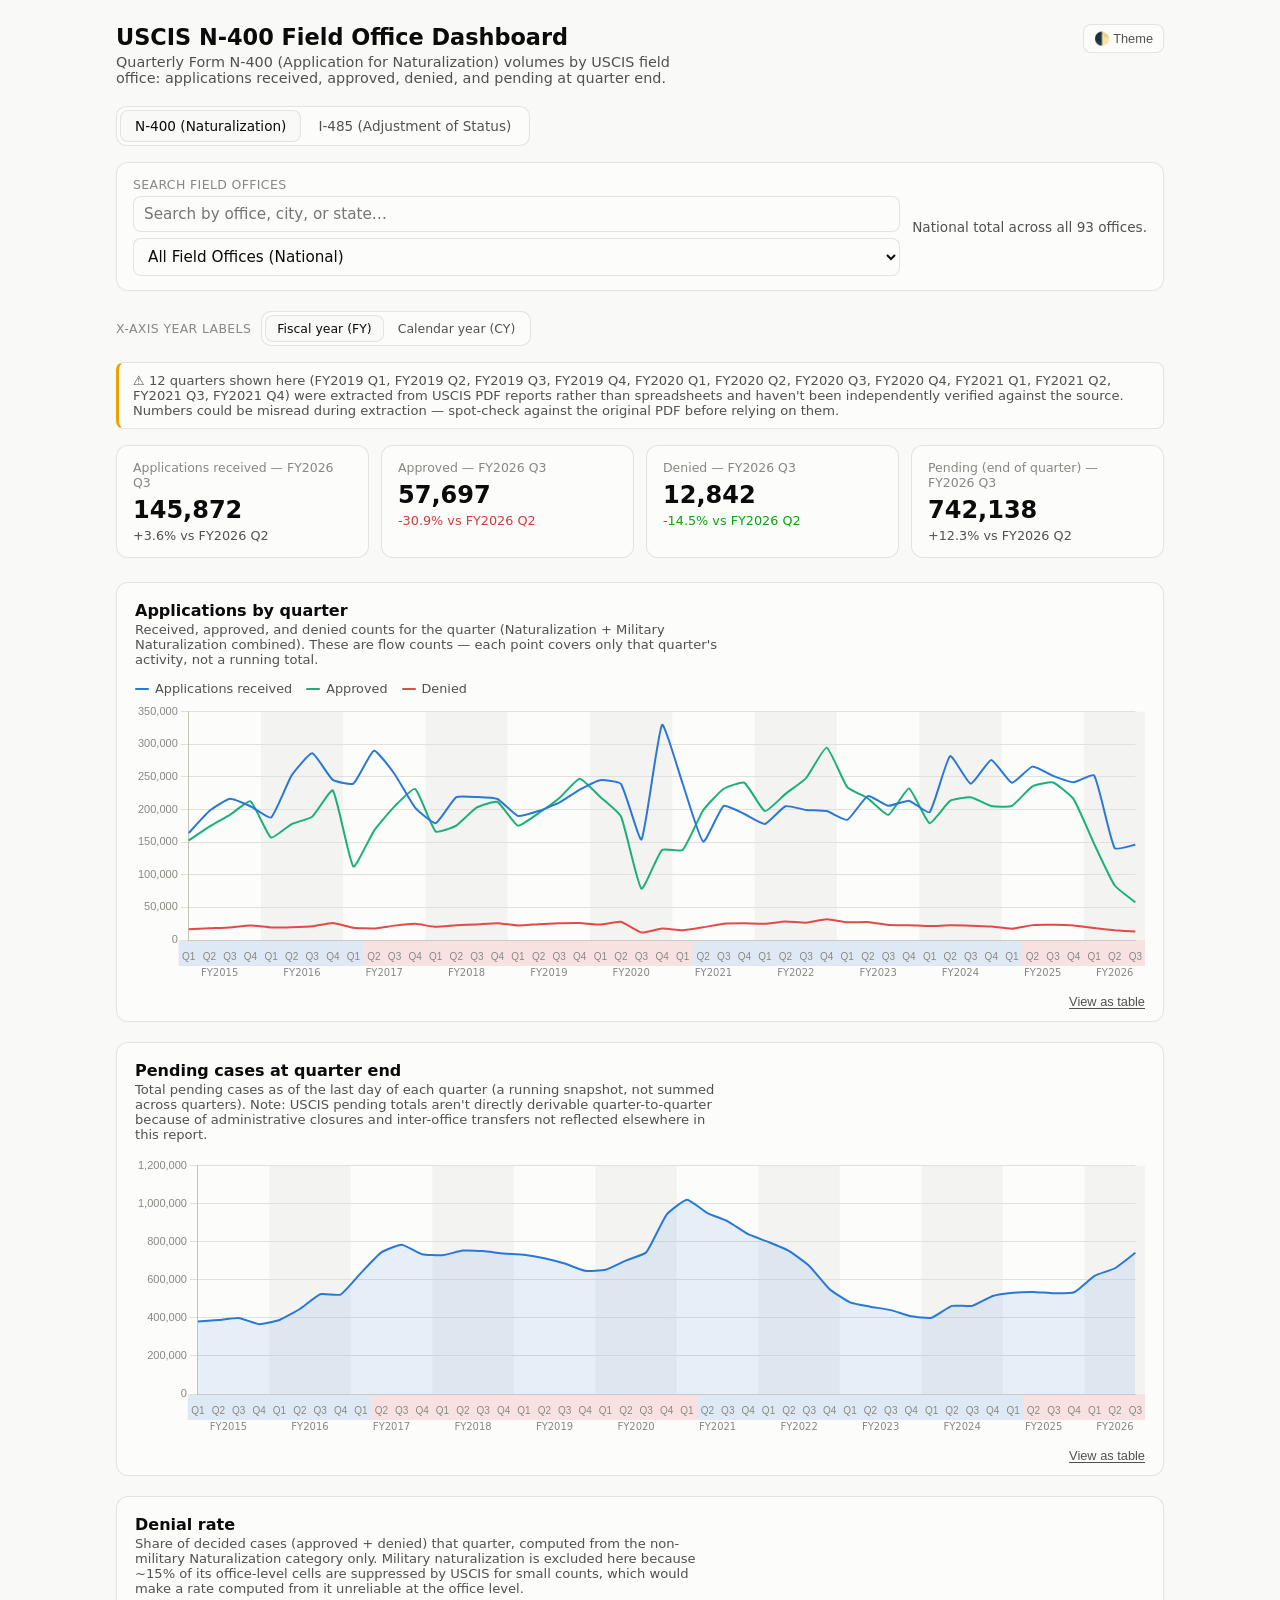
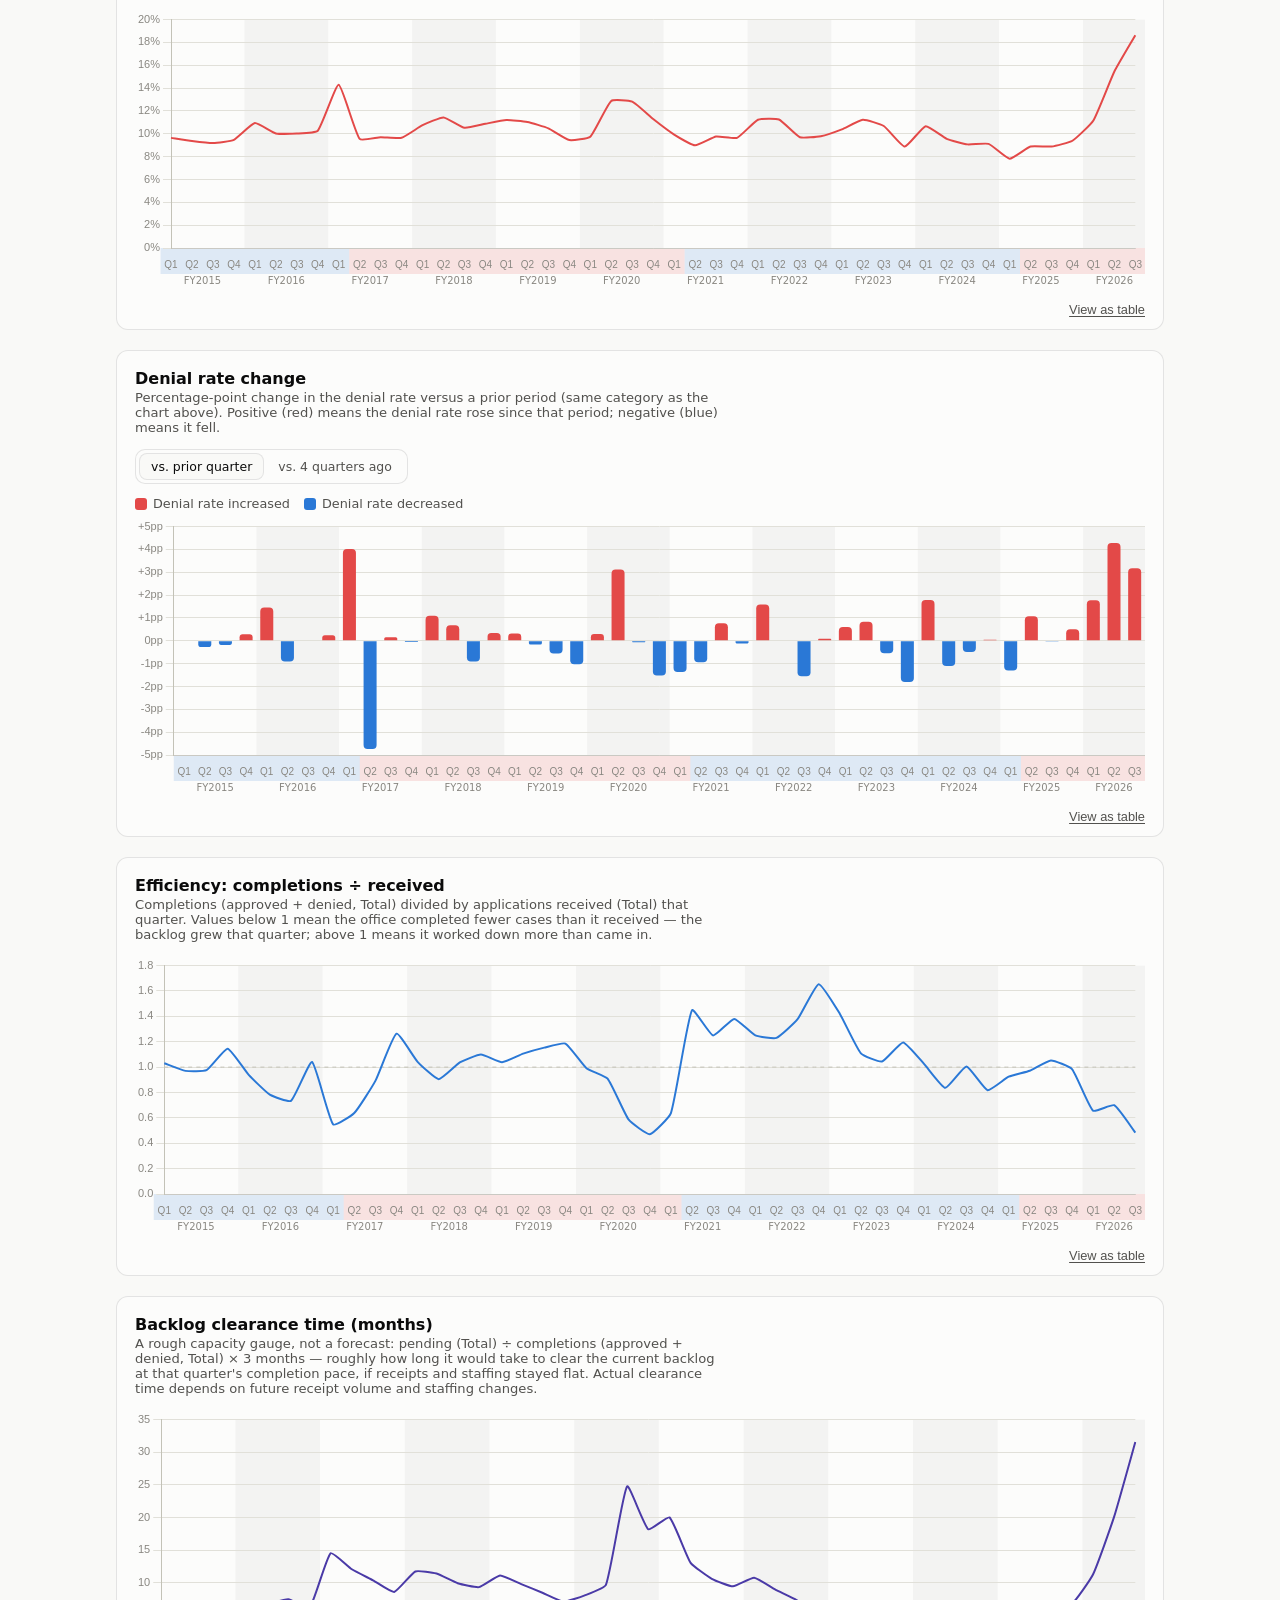
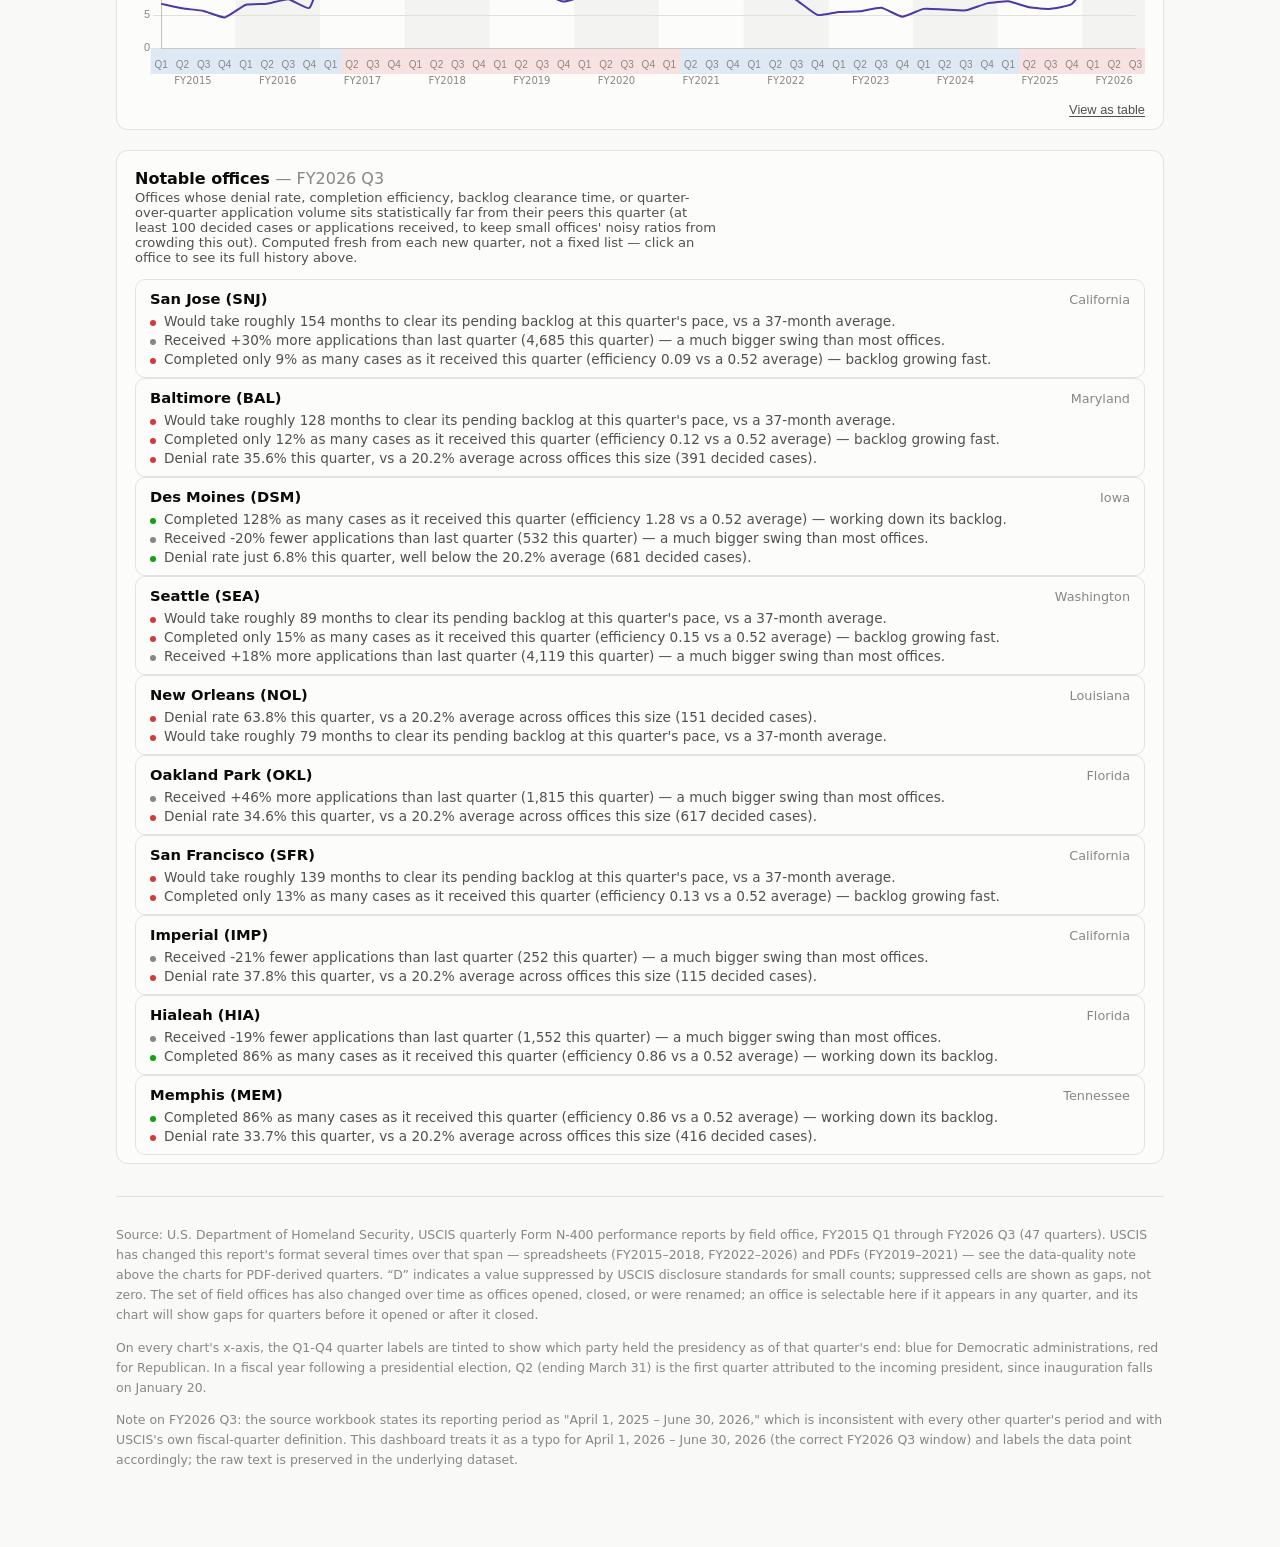
==== index.html @ 9d860e69 "Simplify rate chart to denial rate only; add FY/CY x-axis toggle - Approval rate vs. denial rate cha" ====
<!doctype html>
<html lang="en">
<head>
<meta charset="utf-8" />
<meta name="viewport" content="width=device-width, initial-scale=1" />
<title id="page-title">USCIS N-400 Field Office Dashboard</title>
<meta name="description" id="page-description" content="Quarterly N-400 naturalization application, approval, denial, and pending trends by USCIS field office." />
<link rel="stylesheet" href="assets/style.css" />
</head>
<body>
<div class="page">
  <header class="top">
    <div>
      <h1 id="page-h1">USCIS N-400 Field Office Dashboard</h1>
      <p class="subtitle" id="page-subtitle">
        Quarterly Form N-400 (Application for Naturalization) volumes by USCIS field office:
        applications received, approved, denied, and pending at quarter end.
      </p>
    </div>
    <button class="theme-toggle" id="theme-toggle" type="button" aria-label="Toggle dark mode">🌓 Theme</button>
  </header>

  <div class="form-toggle" id="form-toggle" role="tablist" aria-label="Form type">
    <button type="button" role="tab" data-form="n400">N-400 (Naturalization)</button>
    <button type="button" role="tab" data-form="i485">I-485 (Adjustment of Status)</button>
  </div>

  <div class="form-toggle category-toggle" id="category-toggle" role="tablist" aria-label="I-485 category" hidden>
    <button type="button" role="tab" data-category="total" aria-selected="true">All categories</button>
    <button type="button" role="tab" data-category="family">Family-based</button>
    <button type="button" role="tab" data-category="employment">Employment-based</button>
    <button type="button" role="tab" data-category="humanitarian">Humanitarian-based</button>
    <button type="button" role="tab" data-category="other">Other</button>
  </div>
  <p class="chart-note" id="category-note" hidden></p>

  <section class="filter-row">
    <div class="field-group">
      <label for="office-filter" id="office-filter-label">Search offices</label>
      <input id="office-filter" type="text" placeholder="Search by office, city, or state…" autocomplete="off" />
      <select id="office-select" aria-label="Selected office"></select>
    </div>
    <div class="office-meta" id="office-meta"></div>
  </section>

  <div class="year-mode-row">
    <span class="year-mode-label">X-axis year labels</span>
    <div class="form-toggle lag-toggle" id="year-mode-toggle" role="tablist" aria-label="X-axis year labels">
      <button type="button" role="tab" data-year-mode="fy" aria-selected="true">Fiscal year (FY)</button>
      <button type="button" role="tab" data-year-mode="cy" aria-selected="false">Calendar year (CY)</button>
    </div>
  </div>

  <p class="chart-note" id="pdf-quality-note" hidden></p>

  <section class="stat-row" id="stat-row" aria-label="Latest quarter snapshot"></section>

  <section class="chart-card">
    <h2>Applications by quarter</h2>
    <p class="chart-note" id="flow-chart-note">
      Received, approved, and denied counts for the quarter (Naturalization + Military Naturalization combined).
      These are flow counts — each point covers only that quarter's activity, not a running total.
    </p>
    <div class="legend-row" id="flow-legend"></div>
    <div class="chart-wrap"><canvas id="flow-chart"></canvas></div>
    <div class="chart-footer">
      <button class="table-toggle" data-target="flow-table-wrap" type="button">View as table</button>
    </div>
    <div class="data-table-wrap" id="flow-table-wrap" hidden></div>
  </section>

  <section class="chart-card">
    <h2>Pending cases at quarter end</h2>
    <p class="chart-note">
      Total pending cases as of the last day of each quarter (a running snapshot, not summed across quarters).
      Note: USCIS pending totals aren't directly derivable quarter-to-quarter because of administrative closures
      and inter-office transfers not reflected elsewhere in this report.
    </p>
    <div class="chart-wrap"><canvas id="pending-chart"></canvas></div>
    <div class="chart-footer">
      <button class="table-toggle" data-target="pending-table-wrap" type="button">View as table</button>
    </div>
    <div class="data-table-wrap" id="pending-table-wrap" hidden></div>
  </section>

  <section class="chart-card">
    <h2>Denial rate</h2>
    <p class="chart-note" id="rate-chart-note">
      Share of decided cases (approved + denied) that quarter that ended in denial, computed from the
      non-military Naturalization category only. Military naturalization is excluded here because ~15% of
      its office-level cells are suppressed by USCIS for small counts, which would make a rate computed
      from it unreliable at the office level.
    </p>
    <div class="chart-wrap"><canvas id="rate-chart"></canvas></div>
    <div class="chart-footer">
      <button class="table-toggle" data-target="rate-table-wrap" type="button">View as table</button>
    </div>
    <div class="data-table-wrap" id="rate-table-wrap" hidden></div>
  </section>

  <section class="chart-card">
    <h2>Denial rate change</h2>
    <p class="chart-note">
      Percentage-point change in the denial rate versus a prior period (same category as the chart above).
      Positive (red) means the denial rate rose since that period; negative (blue) means it fell.
    </p>
    <div class="form-toggle lag-toggle" id="denial-change-toggle" role="tablist" aria-label="Comparison period">
      <button type="button" role="tab" data-lag="1" aria-selected="true">vs. prior quarter</button>
      <button type="button" role="tab" data-lag="4">vs. 4 quarters ago</button>
    </div>
    <div class="legend-row" id="denial-change-legend"></div>
    <div class="chart-wrap"><canvas id="denial-change-chart"></canvas></div>
    <div class="chart-footer">
      <button class="table-toggle" data-target="denial-change-table-wrap" type="button">View as table</button>
    </div>
    <div class="data-table-wrap" id="denial-change-table-wrap" hidden></div>
  </section>

  <section class="chart-card">
    <h2>Efficiency: completions ÷ received</h2>
    <p class="chart-note">
      Completions (approved + denied, Total) divided by applications received (Total) that quarter. Values
      below 1 mean the office completed fewer cases than it received — the backlog grew that quarter; above 1
      means it worked down more than came in.
    </p>
    <div class="chart-wrap"><canvas id="efficiency-chart"></canvas></div>
    <div class="chart-footer">
      <button class="table-toggle" data-target="efficiency-table-wrap" type="button">View as table</button>
    </div>
    <div class="data-table-wrap" id="efficiency-table-wrap" hidden></div>
  </section>

  <section class="chart-card">
    <h2>Backlog clearance time (months)</h2>
    <p class="chart-note">
      A rough capacity gauge, not a forecast: pending (Total) ÷ completions (approved + denied, Total) × 3
      months — roughly how long it would take to clear the current backlog at that quarter's completion pace,
      if receipts and staffing stayed flat. Actual clearance time depends on future receipt volume and
      staffing changes.
    </p>
    <div class="chart-wrap"><canvas id="backlog-chart"></canvas></div>
    <div class="chart-footer">
      <button class="table-toggle" data-target="backlog-table-wrap" type="button">View as table</button>
    </div>
    <div class="data-table-wrap" id="backlog-table-wrap" hidden></div>
  </section>

  <section class="chart-card" id="outliers-card">
    <h2>Notable offices <span id="outliers-quarter-label"></span></h2>
    <p class="chart-note" id="outliers-note"></p>
    <div id="outliers-list"></div>
  </section>

  <footer class="site-footer">
    <p id="footer-source"></p>
    <p id="footer-party-note">
      On every chart's x-axis, the Q1-Q4 quarter labels are tinted to show which party held the
      presidency as of that quarter's end: blue for Democratic administrations, red for Republican.
      In a fiscal year following a presidential election, Q2 (ending March 31) is the first quarter
      attributed to the incoming president, since inauguration falls on January 20.
    </p>
    <p id="footer-fy2026q3-note">
      Note on FY2026 Q3: the source workbook states its reporting period as "April 1, 2025 – June 30, 2026,"
      which is inconsistent with every other quarter's period and with USCIS's own fiscal-quarter definition.
      This dashboard treats it as a typo for April 1, 2026 – June 30, 2026 (the correct FY2026 Q3 window) and
      labels the data point accordingly; the raw text is preserved in the underlying dataset.
    </p>
  </footer>
</div>

<script src="assets/vendor/chart.umd.js"></script>
<script src="assets/app.js"></script>
</body>
</html>
---- assets/style.css ----
:root {
  color-scheme: light;
  --surface-1: #fcfcfb;
  --page-plane: #f9f9f7;
  --text-primary: #0b0b0b;
  --text-secondary: #52514e;
  --text-muted: #898781;
  --gridline: #e1e0d9;
  --baseline: #c3c2b7;
  --border: rgba(11, 11, 11, 0.1);
  --good: #0ca30c;
  --critical: #d03b3b;

  --series-received: #2a78d6;
  --series-approved: #1baf7a;
  --series-denied: #e34948;
  --series-pending: #2a78d6;
  --series-approval-rate: #2a78d6;
  --series-denial-rate: #e34948;
  --series-efficiency: #2a78d6;
  --series-backlog: #4a3aa7;
  --year-band: rgba(11, 11, 11, 0.035);
  --reference-line: #c3c2b7;
  --party-d: rgba(42, 120, 214, 0.14);
  --party-r: rgba(227, 73, 72, 0.14);
}

@media (prefers-color-scheme: dark) {
  :root:where(:not([data-theme="light"])) {
    color-scheme: dark;
    --surface-1: #1a1a19;
    --page-plane: #0d0d0d;
    --text-primary: #ffffff;
    --text-secondary: #c3c2b7;
    --text-muted: #898781;
    --gridline: #2c2c2a;
    --baseline: #383835;
    --border: rgba(255, 255, 255, 0.1);
    --good: #0ca30c;
    --critical: #e66767;

    --series-received: #3987e5;
    --series-approved: #199e70;
    --series-denied: #e66767;
    --series-pending: #3987e5;
    --series-approval-rate: #3987e5;
    --series-denial-rate: #e66767;
    --series-efficiency: #3987e5;
    --series-backlog: #9085e9;
    --year-band: rgba(255, 255, 255, 0.045);
    --reference-line: #383835;
    --party-d: rgba(57, 135, 229, 0.18);
    --party-r: rgba(230, 103, 103, 0.18);
  }
}

:root[data-theme="dark"] {
  color-scheme: dark;
  --surface-1: #1a1a19;
  --page-plane: #0d0d0d;
  --text-primary: #ffffff;
  --text-secondary: #c3c2b7;
  --text-muted: #898781;
  --gridline: #2c2c2a;
  --baseline: #383835;
  --border: rgba(255, 255, 255, 0.1);
  --good: #0ca30c;
  --critical: #e66767;

  --series-received: #3987e5;
  --series-approved: #199e70;
  --series-denied: #e66767;
  --series-pending: #3987e5;
  --series-approval-rate: #3987e5;
  --series-denial-rate: #e66767;
  --series-efficiency: #3987e5;
  --series-backlog: #9085e9;
  --year-band: rgba(255, 255, 255, 0.045);
  --reference-line: #383835;
  --party-d: rgba(57, 135, 229, 0.18);
  --party-r: rgba(230, 103, 103, 0.18);
}

* {
  box-sizing: border-box;
}

html,
body {
  margin: 0;
  padding: 0;
}

body {
  background: var(--page-plane);
  color: var(--text-primary);
  font-family: system-ui, -apple-system, "Segoe UI", sans-serif;
  -webkit-font-smoothing: antialiased;
}

.page {
  max-width: 1080px;
  margin: 0 auto;
  padding: 24px 16px 64px;
}

header.top {
  display: flex;
  align-items: flex-start;
  justify-content: space-between;
  gap: 16px;
  margin-bottom: 20px;
}

h1 {
  font-size: 1.4rem;
  margin: 0 0 4px;
}

.subtitle {
  color: var(--text-secondary);
  font-size: 0.9rem;
  margin: 0;
  max-width: 62ch;
}

.theme-toggle {
  border: 1px solid var(--border);
  background: var(--surface-1);
  color: var(--text-secondary);
  border-radius: 8px;
  padding: 6px 10px;
  font-size: 0.8rem;
  cursor: pointer;
  flex-shrink: 0;
}
.theme-toggle:hover {
  color: var(--text-primary);
}

.form-toggle {
  display: inline-flex;
  gap: 4px;
  padding: 4px;
  background: var(--surface-1);
  border: 1px solid var(--border);
  border-radius: 10px;
  margin-bottom: 16px;
}
.form-toggle[hidden] {
  display: none;
}

.form-toggle button {
  all: unset;
  cursor: pointer;
  box-sizing: border-box;
  padding: 7px 14px;
  border-radius: 7px;
  font-size: 0.85rem;
  font-weight: 500;
  color: var(--text-secondary);
}
.form-toggle button:hover {
  color: var(--text-primary);
}
.form-toggle button[aria-selected="true"] {
  background: var(--page-plane);
  color: var(--text-primary);
  box-shadow: 0 0 0 1px var(--border);
}

.category-toggle {
  flex-wrap: wrap;
}
.category-toggle button {
  font-size: 0.8rem;
  padding: 6px 12px;
}

.lag-toggle {
  margin-bottom: 12px;
}
.lag-toggle button {
  font-size: 0.78rem;
  padding: 5px 11px;
}

.filter-row {
  display: flex;
  flex-wrap: wrap;
  align-items: center;
  gap: 12px;
  padding: 14px 16px;
  background: var(--surface-1);
  border: 1px solid var(--border);
  border-radius: 12px;
  margin-bottom: 20px;
}

.year-mode-row {
  display: flex;
  flex-wrap: wrap;
  align-items: center;
  gap: 10px;
  margin-bottom: 16px;
}

.year-mode-label {
  font-size: 0.78rem;
  color: var(--text-muted);
  text-transform: uppercase;
  letter-spacing: 0.03em;
}

.year-mode-row .lag-toggle {
  margin-bottom: 0;
}

.filter-row label {
  font-size: 0.78rem;
  color: var(--text-muted);
  text-transform: uppercase;
  letter-spacing: 0.03em;
}

.field-group {
  display: flex;
  flex-direction: column;
  gap: 4px;
  flex: 1;
  min-width: 220px;
}

#office-filter,
#office-select {
  font-size: 0.95rem;
  padding: 8px 10px;
  border-radius: 8px;
  border: 1px solid var(--border);
  background: var(--surface-1);
  color: var(--text-primary);
  font-family: inherit;
}

#office-filter {
  margin-bottom: 2px;
}

.office-meta {
  color: var(--text-secondary);
  font-size: 0.85rem;
}

.stat-row {
  display: grid;
  grid-template-columns: repeat(auto-fit, minmax(150px, 1fr));
  gap: 12px;
  margin-bottom: 24px;
}

.stat-tile {
  background: var(--surface-1);
  border: 1px solid var(--border);
  border-radius: 12px;
  padding: 14px 16px;
}

.stat-label {
  font-size: 0.78rem;
  color: var(--text-muted);
  margin-bottom: 6px;
}

.stat-value {
  font-size: 1.5rem;
  font-weight: 600;
  font-variant-numeric: proportional-nums;
}

.stat-delta {
  font-size: 0.8rem;
  margin-top: 4px;
  color: var(--text-secondary);
}
.stat-delta.up-good {
  color: var(--good);
}
.stat-delta.up-bad {
  color: var(--critical);
}
.stat-delta .suppressed-note {
  color: var(--text-muted);
}

.chart-card {
  background: var(--surface-1);
  border: 1px solid var(--border);
  border-radius: 12px;
  padding: 18px 18px 8px;
  margin-bottom: 20px;
}

.chart-card h2 {
  font-size: 1rem;
  margin: 0 0 2px;
}

.chart-note {
  color: var(--text-secondary);
  font-size: 0.82rem;
  margin: 0 0 14px;
  max-width: 70ch;
}

#pdf-quality-note {
  max-width: none;
  background: var(--surface-1);
  border: 1px solid var(--border);
  border-left: 3px solid #eda100;
  border-radius: 8px;
  padding: 10px 14px;
  margin-bottom: 16px;
}

.chart-wrap {
  position: relative;
  height: 280px;
}

.chart-footer {
  display: flex;
  justify-content: flex-end;
  margin-top: 8px;
}

.table-toggle {
  background: none;
  border: none;
  color: var(--text-secondary);
  font-size: 0.8rem;
  cursor: pointer;
  padding: 4px 0;
  text-decoration: underline;
  text-underline-offset: 2px;
}
.table-toggle:hover {
  color: var(--text-primary);
}

.data-table-wrap {
  overflow-x: auto;
  margin-top: 10px;
  border-top: 1px solid var(--gridline);
  padding-top: 10px;
}

table.data-table {
  border-collapse: collapse;
  width: 100%;
  font-size: 0.82rem;
}

table.data-table caption {
  text-align: left;
  caption-side: top;
  color: var(--text-secondary);
  font-size: 0.8rem;
  margin-bottom: 8px;
}

table.data-table th,
table.data-table td {
  text-align: right;
  padding: 6px 10px;
  font-variant-numeric: tabular-nums;
  white-space: nowrap;
}

table.data-table th:first-child,
table.data-table td:first-child {
  text-align: left;
  font-variant-numeric: normal;
}

table.data-table thead th {
  color: var(--text-muted);
  font-weight: 500;
  border-bottom: 1px solid var(--gridline);
}

table.data-table tbody tr:not(:last-child) td {
  border-bottom: 1px solid var(--gridline);
}

.suppressed-cell {
  color: var(--text-muted);
  font-style: italic;
}

.legend-row {
  display: flex;
  flex-wrap: wrap;
  gap: 14px;
  font-size: 0.8rem;
  color: var(--text-secondary);
  margin-bottom: 6px;
}
.legend-item {
  display: inline-flex;
  align-items: center;
  gap: 6px;
}
.legend-swatch {
  width: 12px;
  height: 12px;
  border-radius: 3px;
  display: inline-block;
}
.legend-line {
  width: 14px;
  height: 2px;
  display: inline-block;
  border-radius: 2px;
}

#outliers-quarter-label {
  color: var(--text-muted);
  font-weight: 400;
}

.outliers-list {
  display: flex;
  flex-direction: column;
  gap: 10px;
  margin-bottom: 14px;
}

.outlier-office {
  border: 1px solid var(--border);
  border-radius: 10px;
  padding: 10px 14px;
}

.outlier-office-header {
  all: unset;
  cursor: pointer;
  display: flex;
  justify-content: space-between;
  align-items: baseline;
  gap: 10px;
  width: 100%;
  box-sizing: border-box;
  color: var(--text-primary);
  font-weight: 600;
  font-size: 0.92rem;
}
.outlier-office-header:hover .outlier-office-name,
.outlier-office-header:focus-visible .outlier-office-name {
  color: var(--series-received);
  text-decoration: underline;
}

.outlier-office-loc {
  color: var(--text-muted);
  font-weight: 400;
  font-size: 0.8rem;
  white-space: nowrap;
}

.outlier-reasons {
  margin: 6px 0 0;
  padding-left: 0;
  font-size: 0.85rem;
  color: var(--text-secondary);
}

.outlier-reason {
  list-style: none;
  position: relative;
  padding-left: 14px;
  margin-bottom: 3px;
}
.outlier-reason:last-child {
  margin-bottom: 0;
}
.outlier-reason::before {
  content: "";
  position: absolute;
  left: 0;
  top: 0.5em;
  width: 6px;
  height: 6px;
  border-radius: 50%;
  background: var(--text-muted);
}
.outlier-reason.concern::before {
  background: var(--critical);
}
.outlier-reason.positive::before {
  background: var(--good);
}

footer.site-footer {
  color: var(--text-muted);
  font-size: 0.78rem;
  margin-top: 32px;
  padding-top: 16px;
  border-top: 1px solid var(--gridline);
  line-height: 1.6;
}
footer.site-footer a {
  color: var(--text-secondary);
}

@media (max-width: 560px) {
  .stat-row {
    grid-template-columns: repeat(2, 1fr);
  }
  .chart-wrap {
    height: 240px;
  }
}
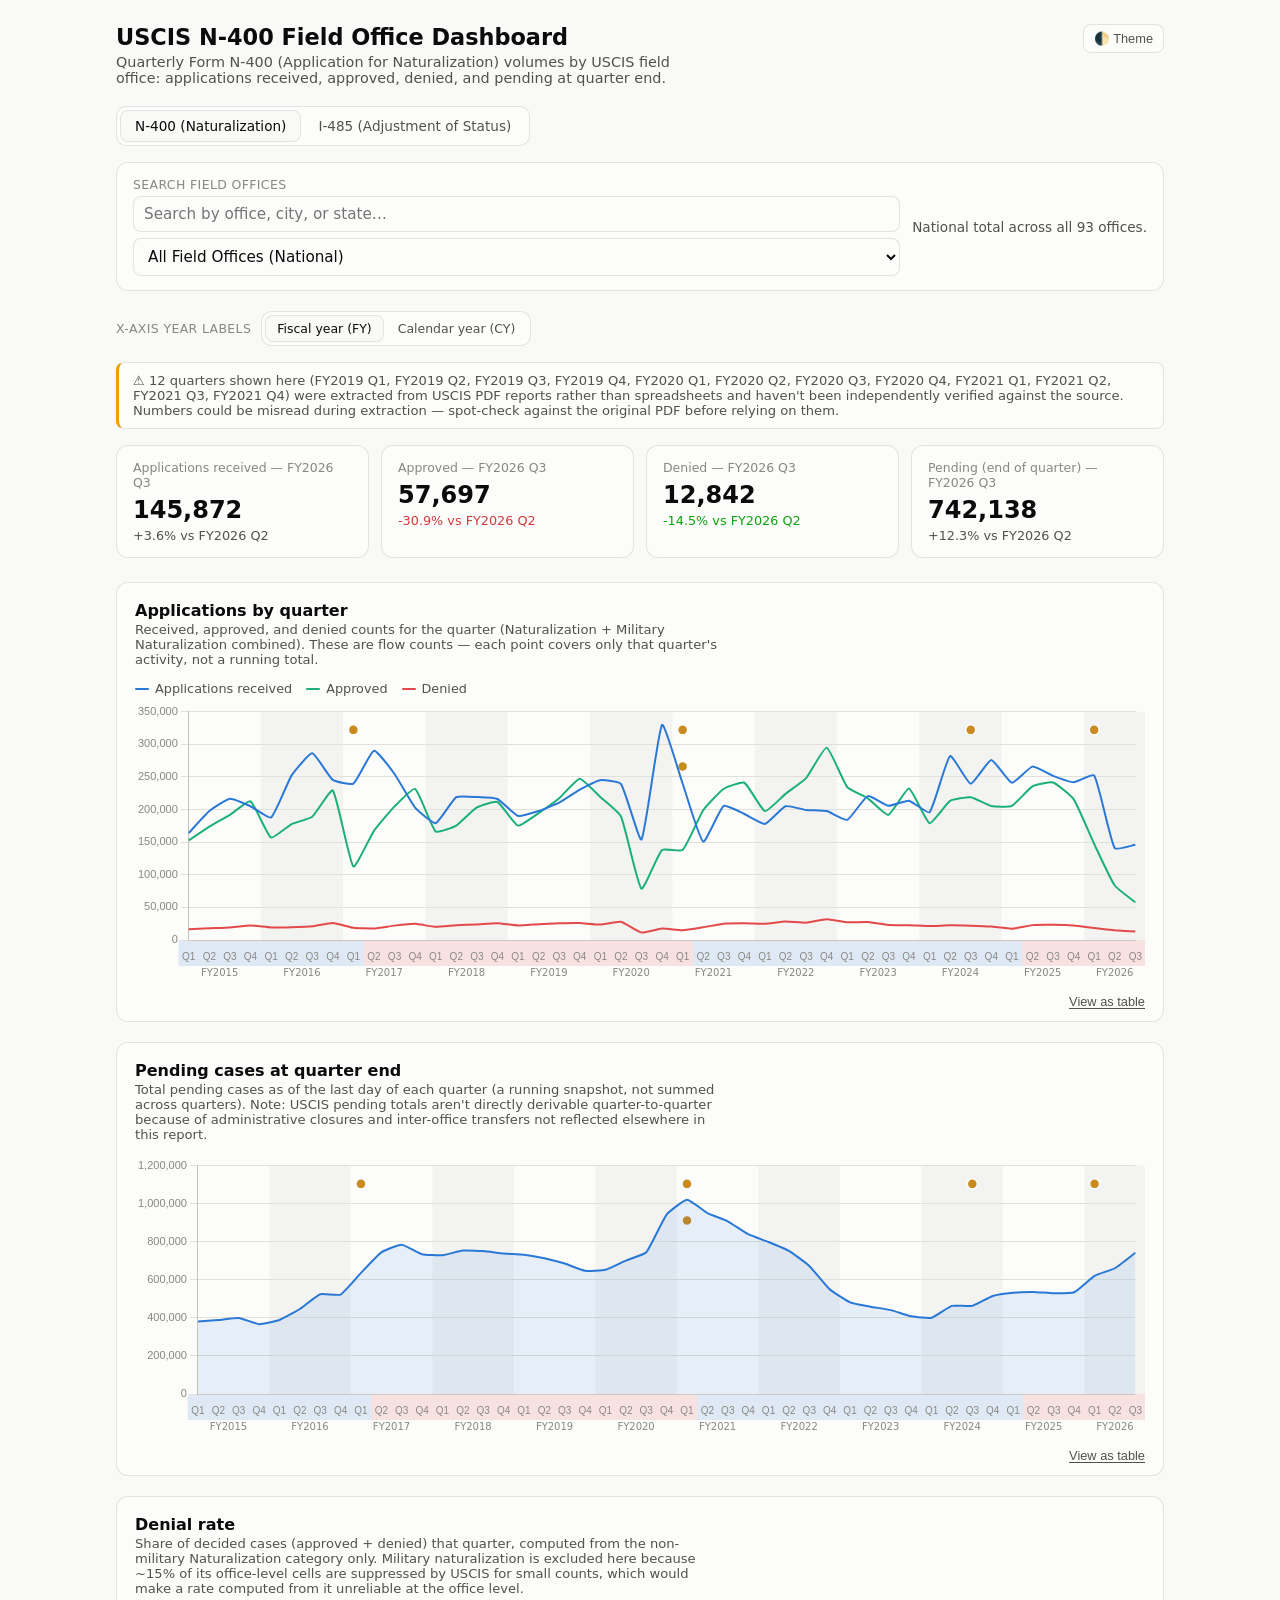
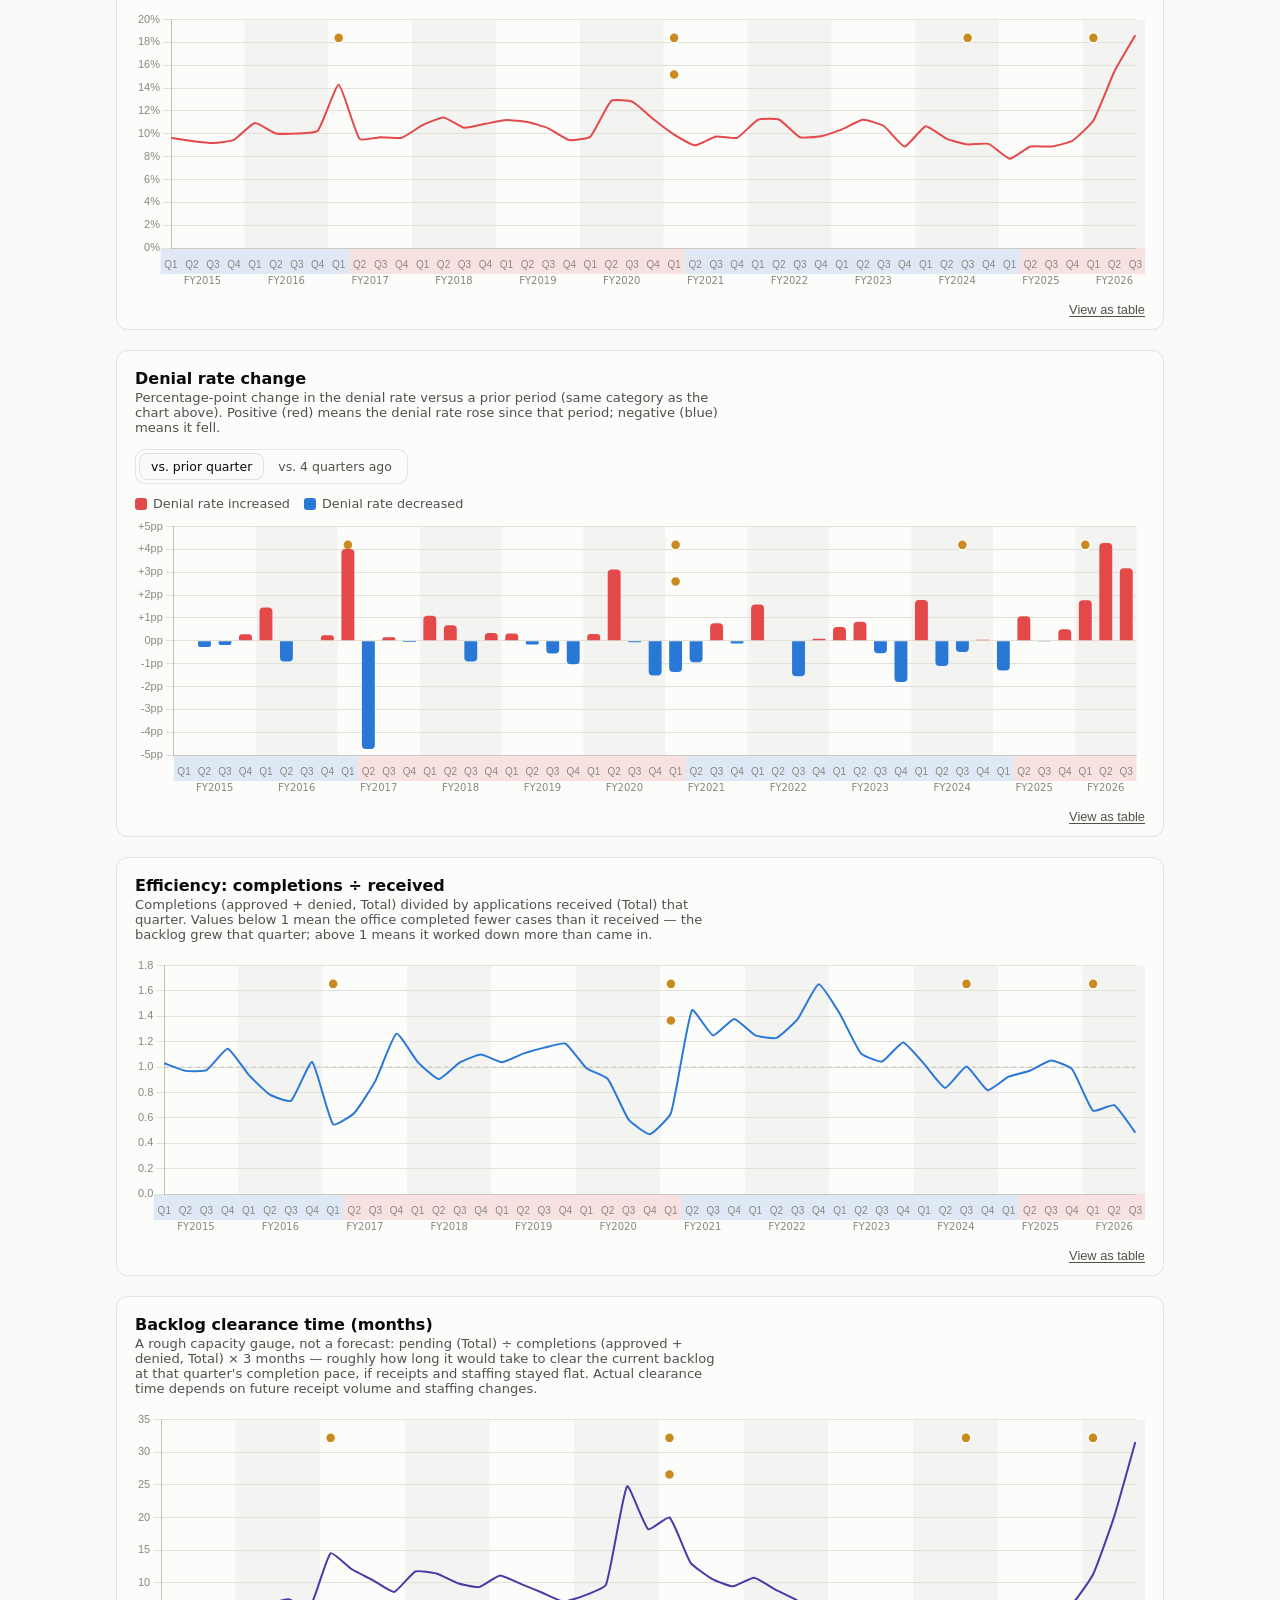
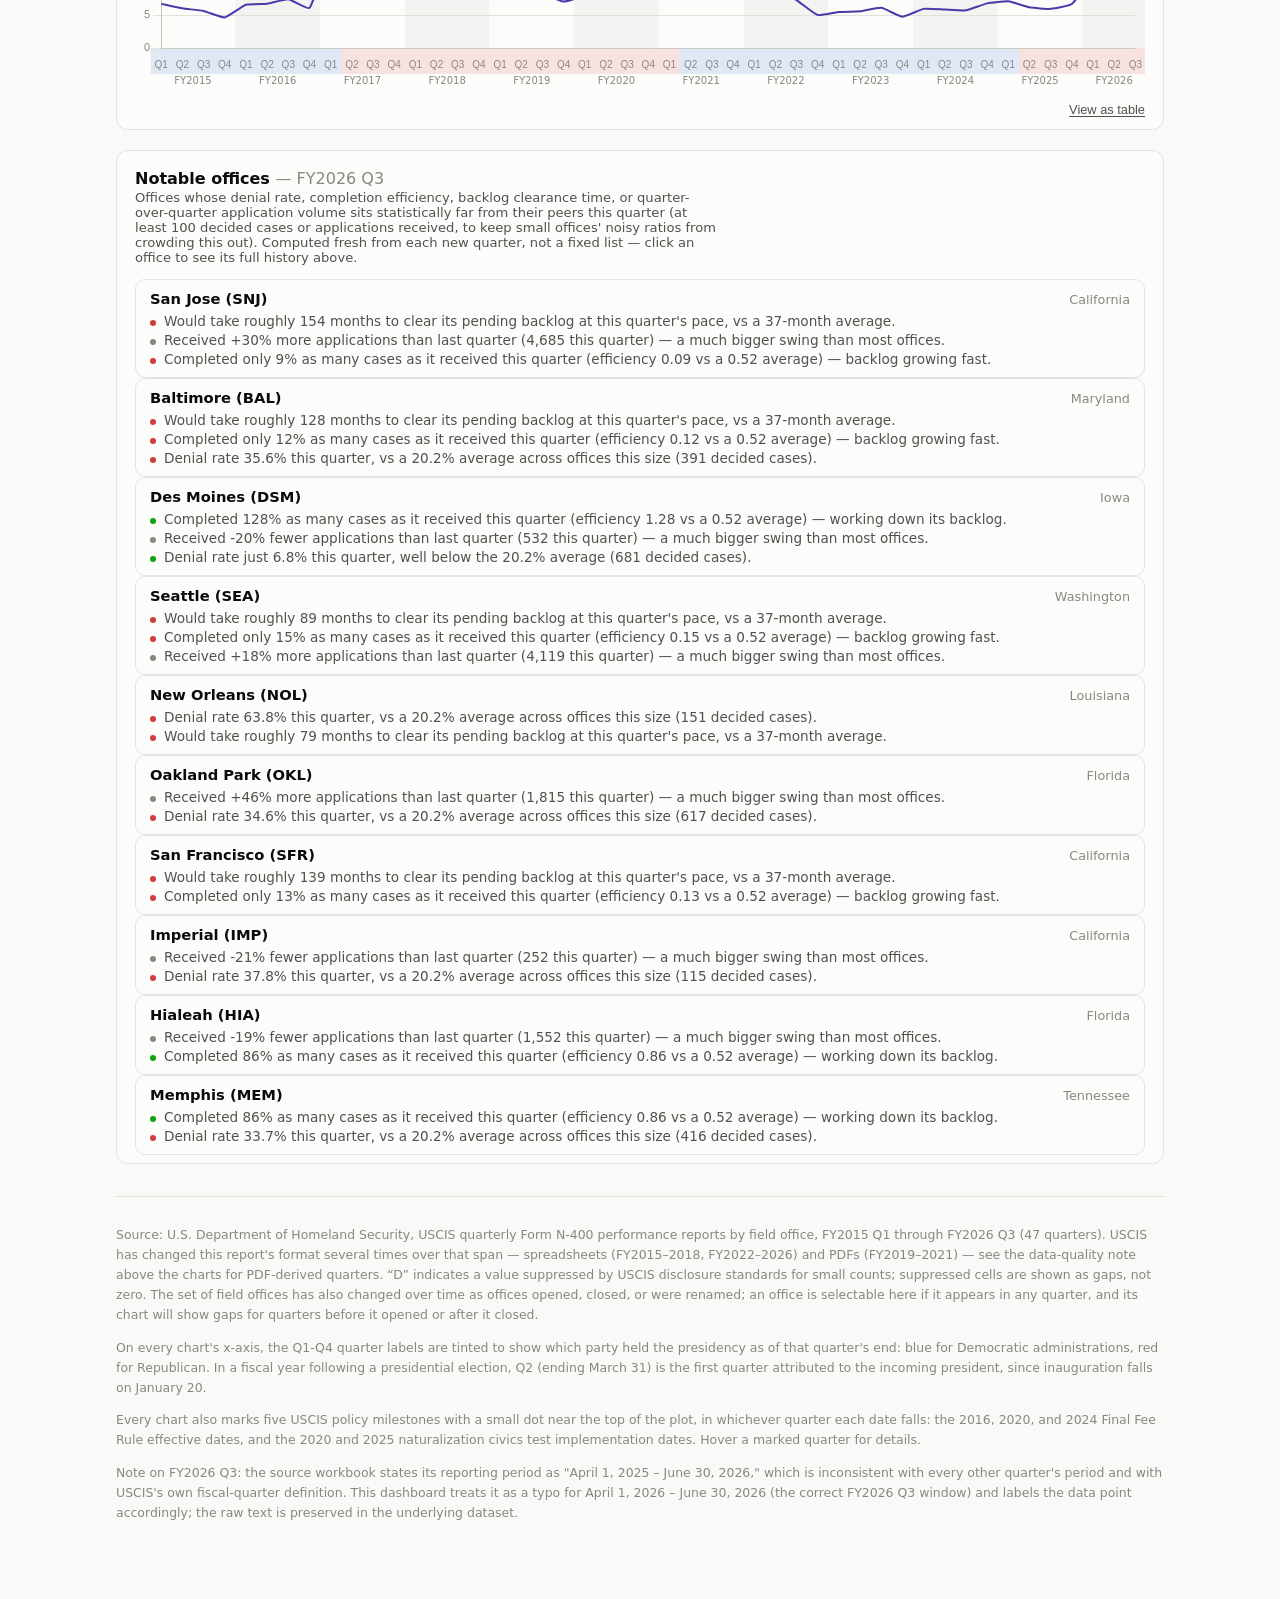
==== commit 4a514669: "Add policy milestone markers to every chart Marks five dated USCIS policy changes (the 2016/2020/202" ====
--- a/index.html
+++ b/index.html
@@ -159,6 +159,11 @@
       In a fiscal year following a presidential election, Q2 (ending March 31) is the first quarter
       attributed to the incoming president, since inauguration falls on January 20.
     </p>
+    <p id="footer-milestone-note">
+      Every chart also marks five USCIS policy milestones with a small dot near the top of the plot,
+      in whichever quarter each date falls: the 2016, 2020, and 2024 Final Fee Rule effective dates, and
+      the 2020 and 2025 naturalization civics test implementation dates. Hover a marked quarter for details.
+    </p>
     <p id="footer-fy2026q3-note">
       Note on FY2026 Q3: the source workbook states its reporting period as "April 1, 2025 – June 30, 2026,"
       which is inconsistent with every other quarter's period and with USCIS's own fiscal-quarter definition.
--- a/assets/style.css
+++ b/assets/style.css
@@ -23,6 +23,7 @@
   --reference-line: #c3c2b7;
   --party-d: rgba(42, 120, 214, 0.14);
   --party-r: rgba(227, 73, 72, 0.14);
+  --milestone-marker: #c98a1f;
 }
 
 @media (prefers-color-scheme: dark) {
@@ -51,6 +52,7 @@
     --reference-line: #383835;
     --party-d: rgba(57, 135, 229, 0.18);
     --party-r: rgba(230, 103, 103, 0.18);
+    --milestone-marker: #e3a83f;
   }
 }
 
@@ -79,6 +81,7 @@
   --reference-line: #383835;
   --party-d: rgba(57, 135, 229, 0.18);
   --party-r: rgba(230, 103, 103, 0.18);
+  --milestone-marker: #e3a83f;
 }
 
 * {
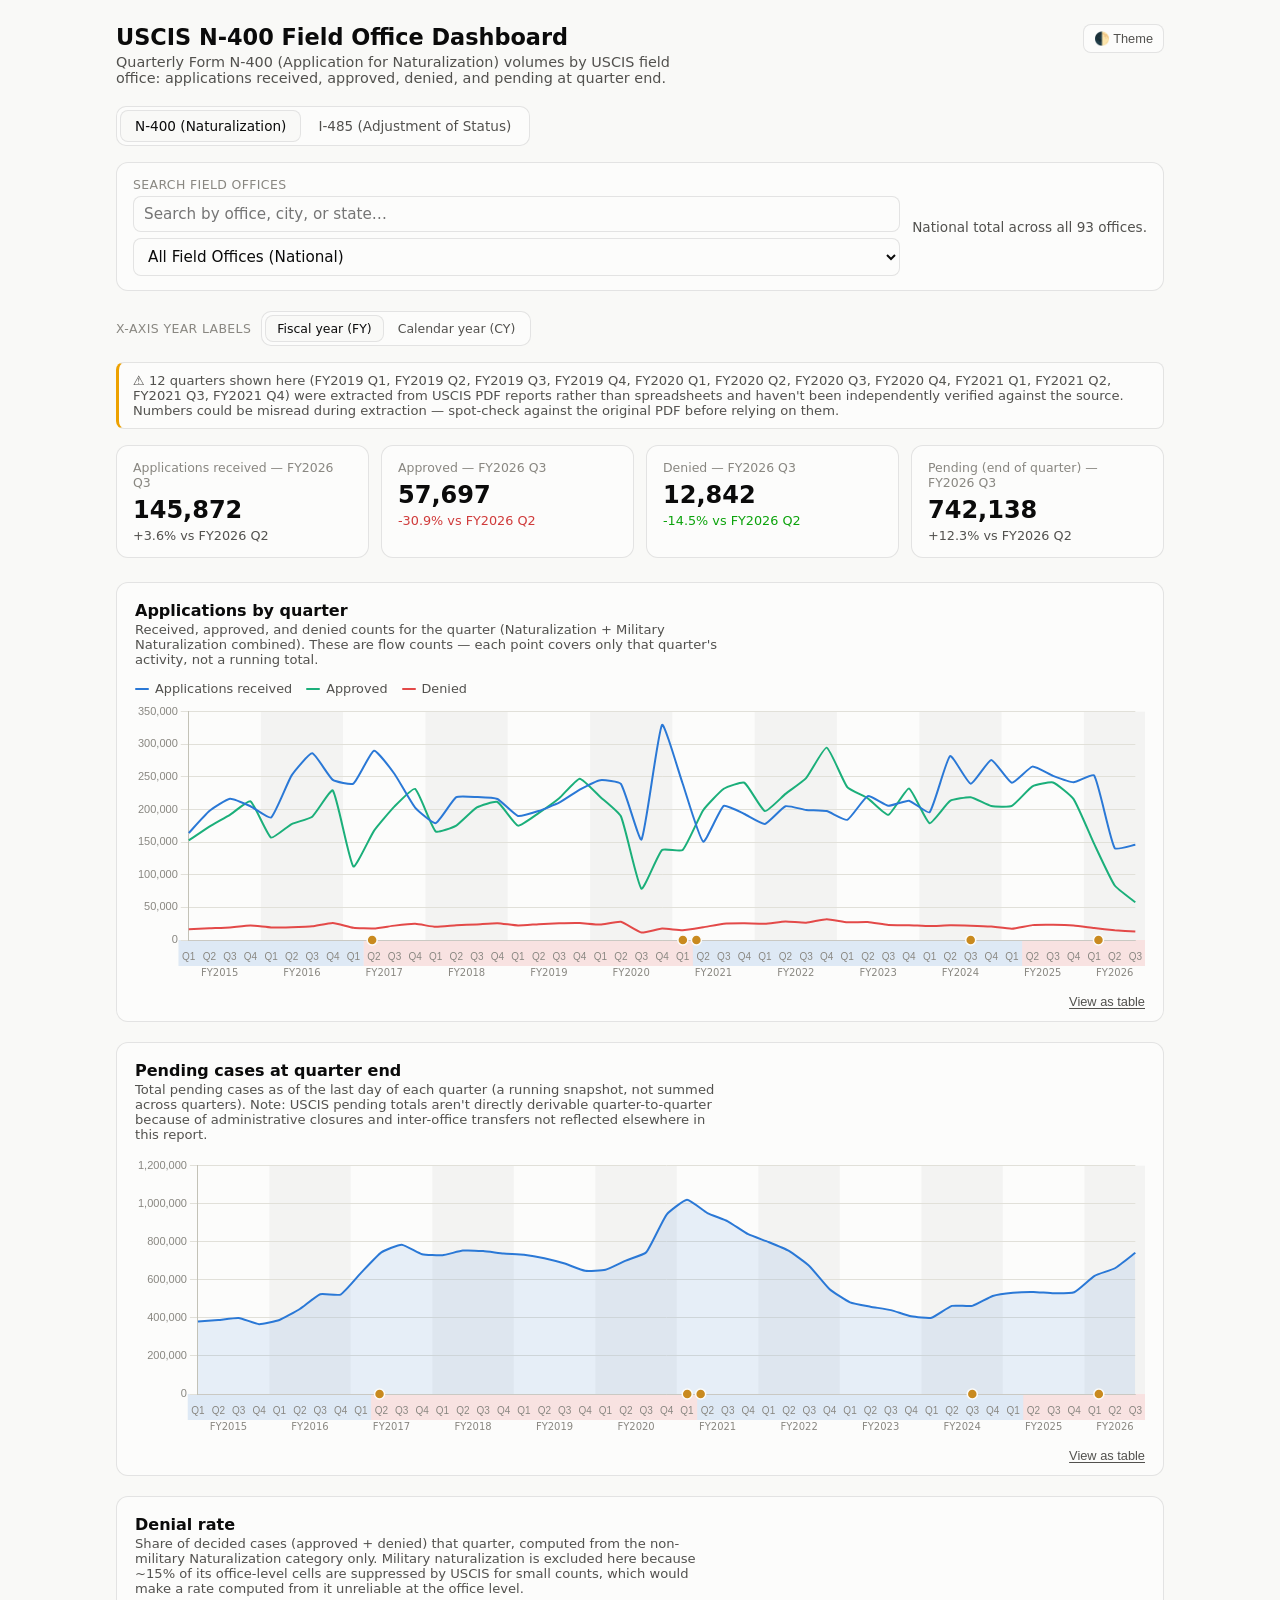
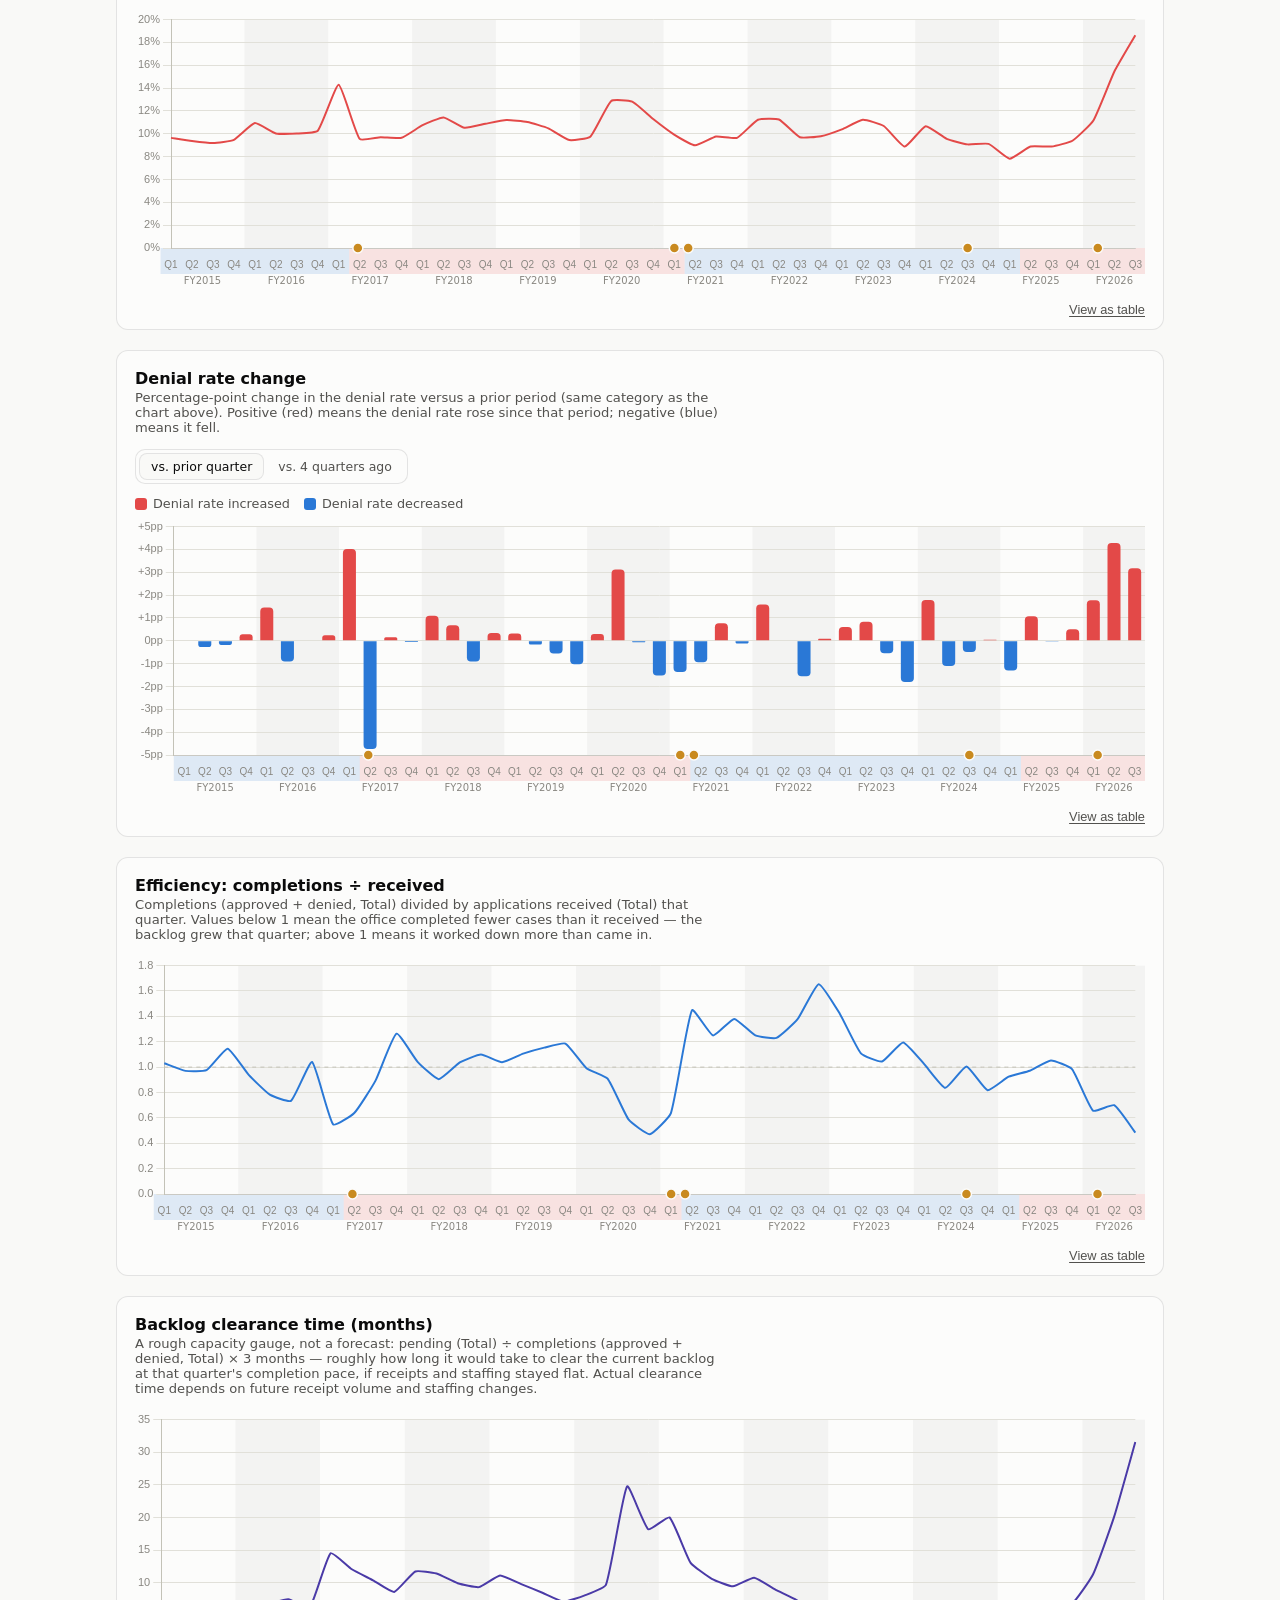
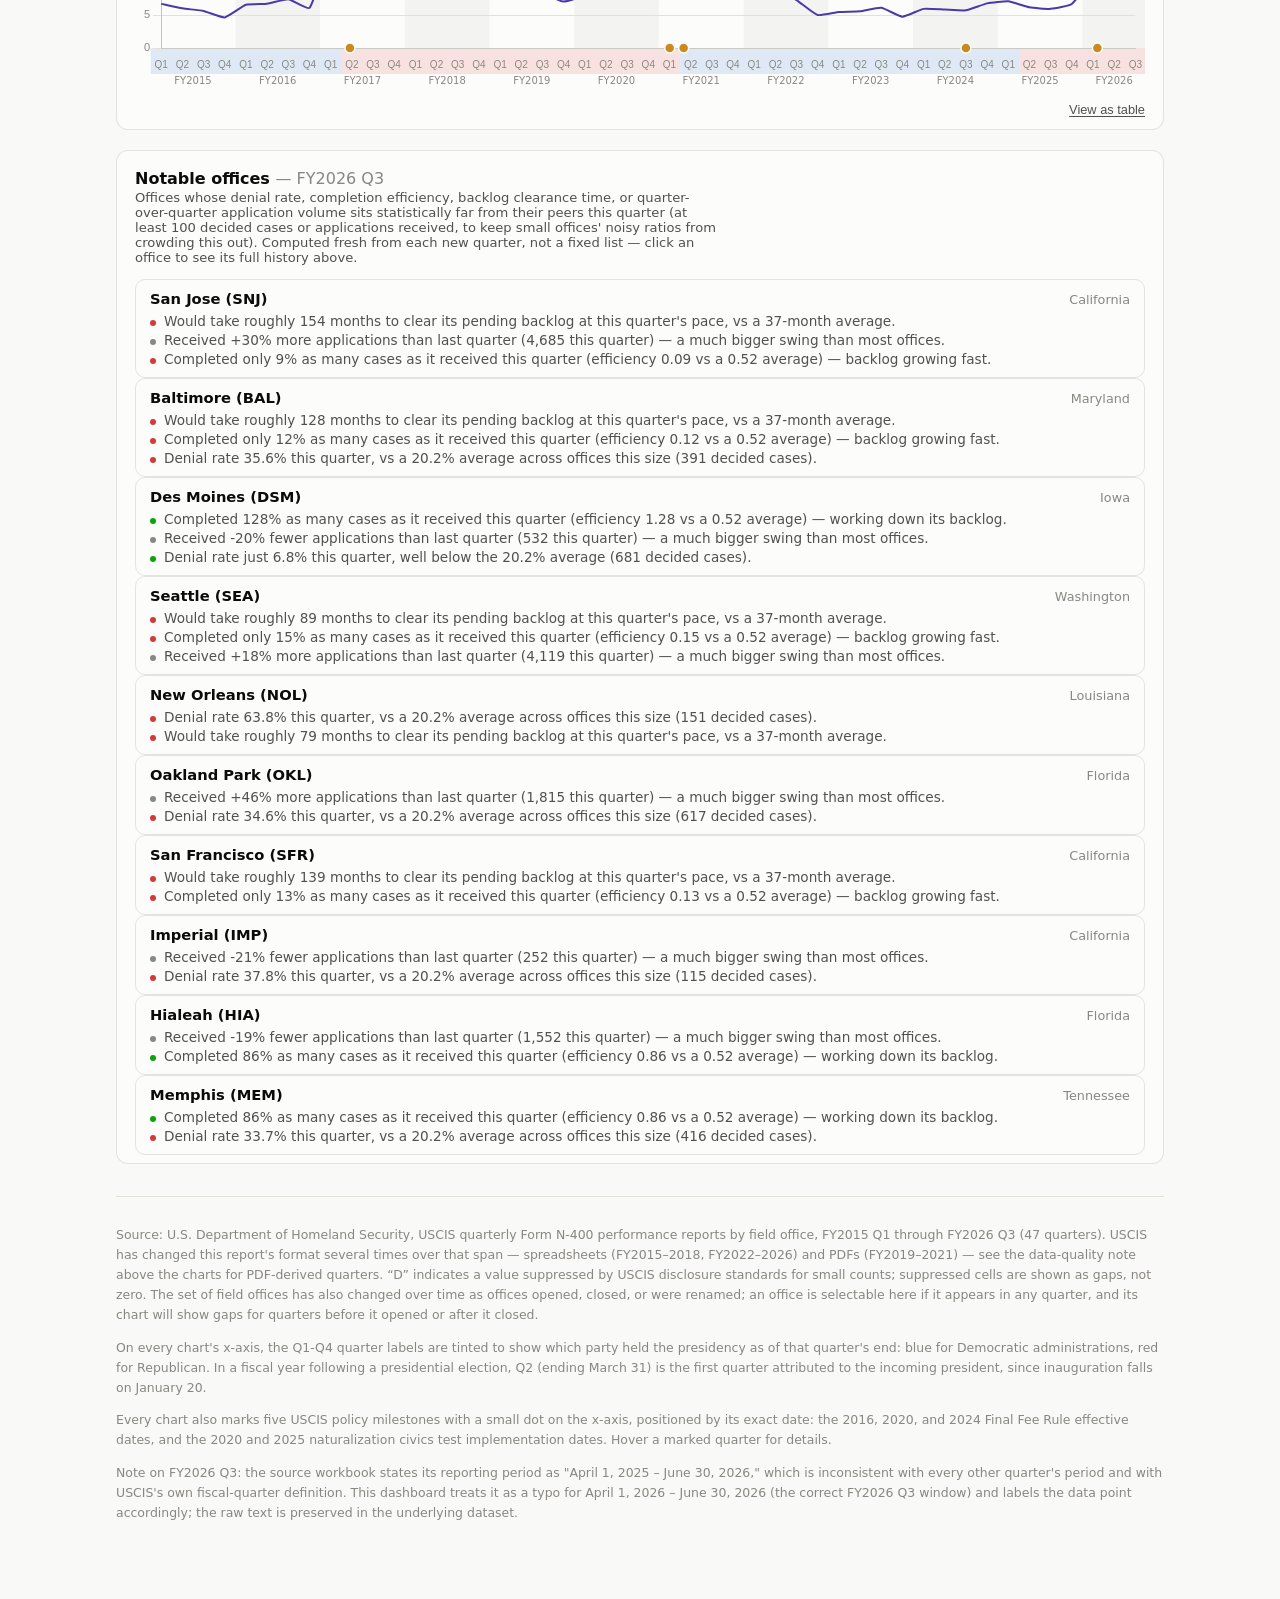
==== commit 95b5b5e3: "Position policy milestone dots by exact date on the x-axis Previously each milestone was snapped to " ====
--- a/index.html
+++ b/index.html
@@ -160,9 +160,9 @@
       attributed to the incoming president, since inauguration falls on January 20.
     </p>
     <p id="footer-milestone-note">
-      Every chart also marks five USCIS policy milestones with a small dot near the top of the plot,
-      in whichever quarter each date falls: the 2016, 2020, and 2024 Final Fee Rule effective dates, and
-      the 2020 and 2025 naturalization civics test implementation dates. Hover a marked quarter for details.
+      Every chart also marks five USCIS policy milestones with a small dot on the x-axis, positioned by
+      its exact date: the 2016, 2020, and 2024 Final Fee Rule effective dates, and the 2020 and 2025
+      naturalization civics test implementation dates. Hover a marked quarter for details.
     </p>
     <p id="footer-fy2026q3-note">
       Note on FY2026 Q3: the source workbook states its reporting period as "April 1, 2025 – June 30, 2026,"
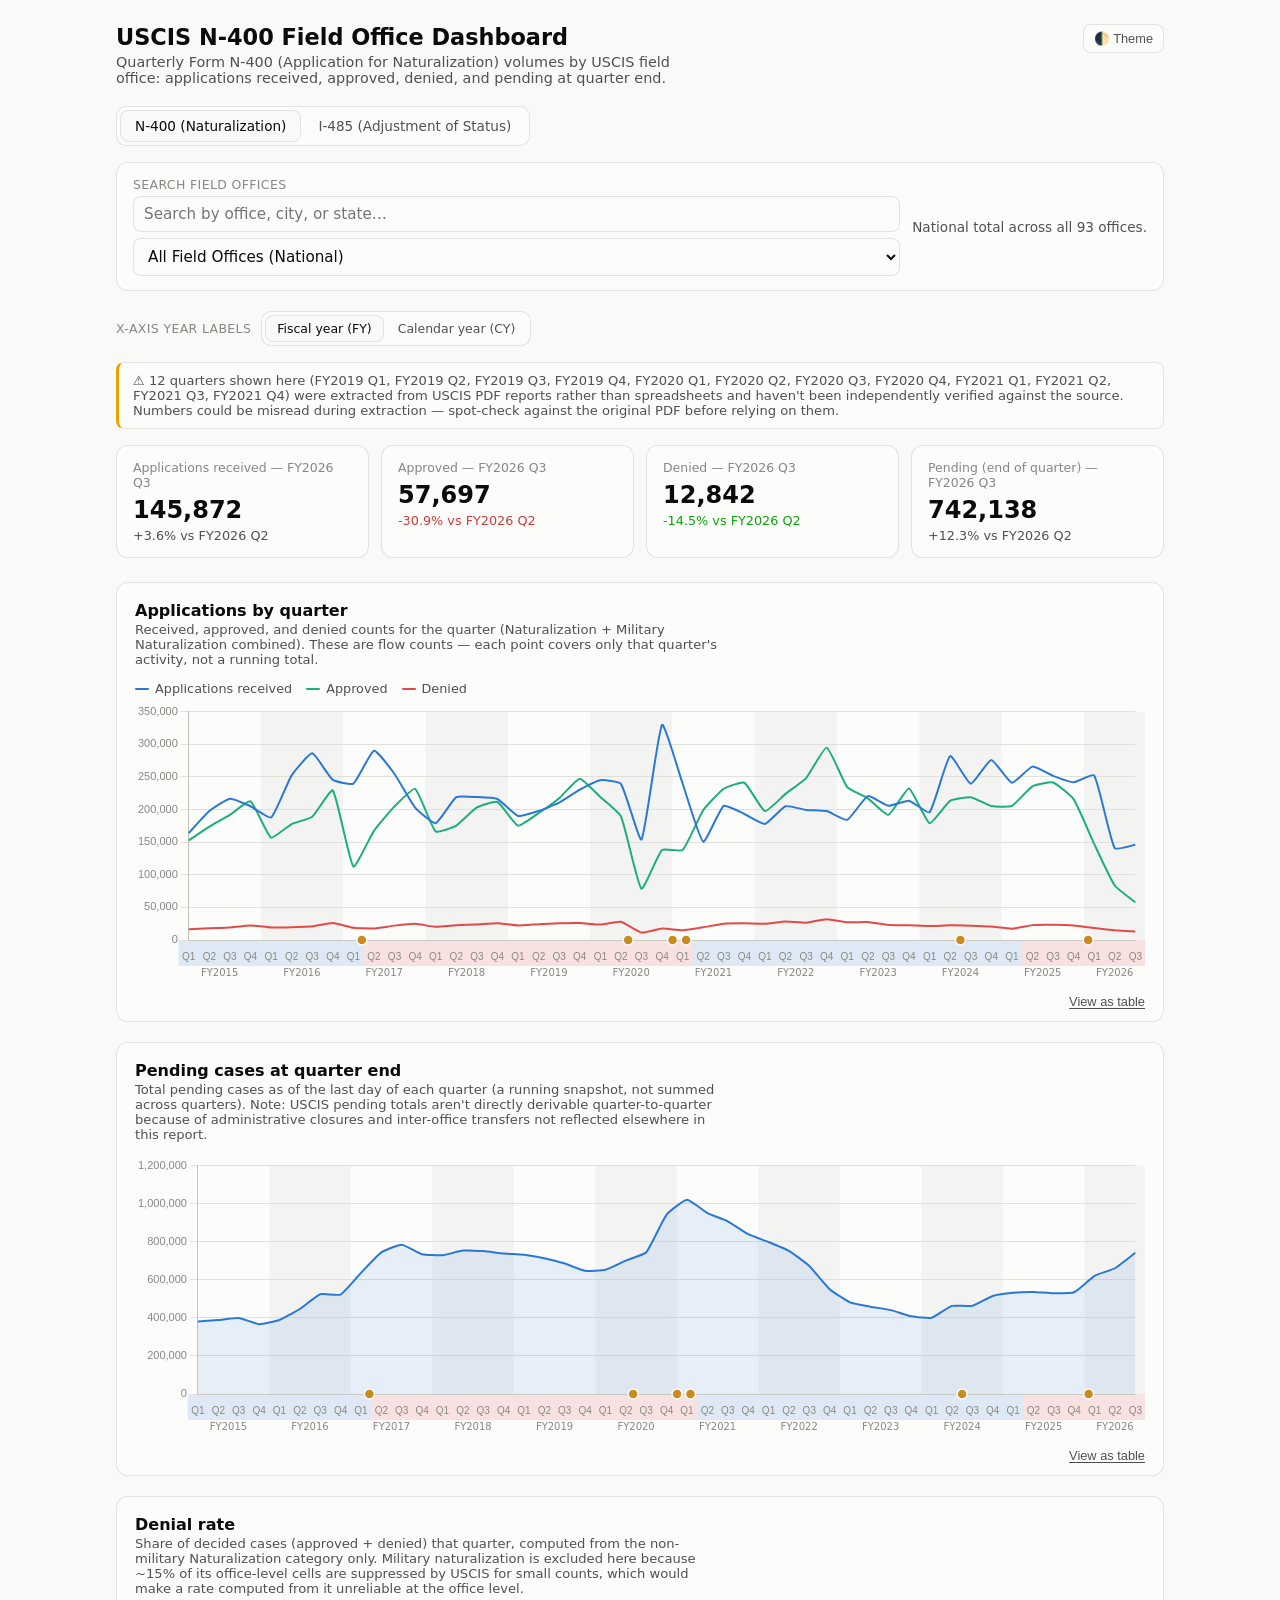
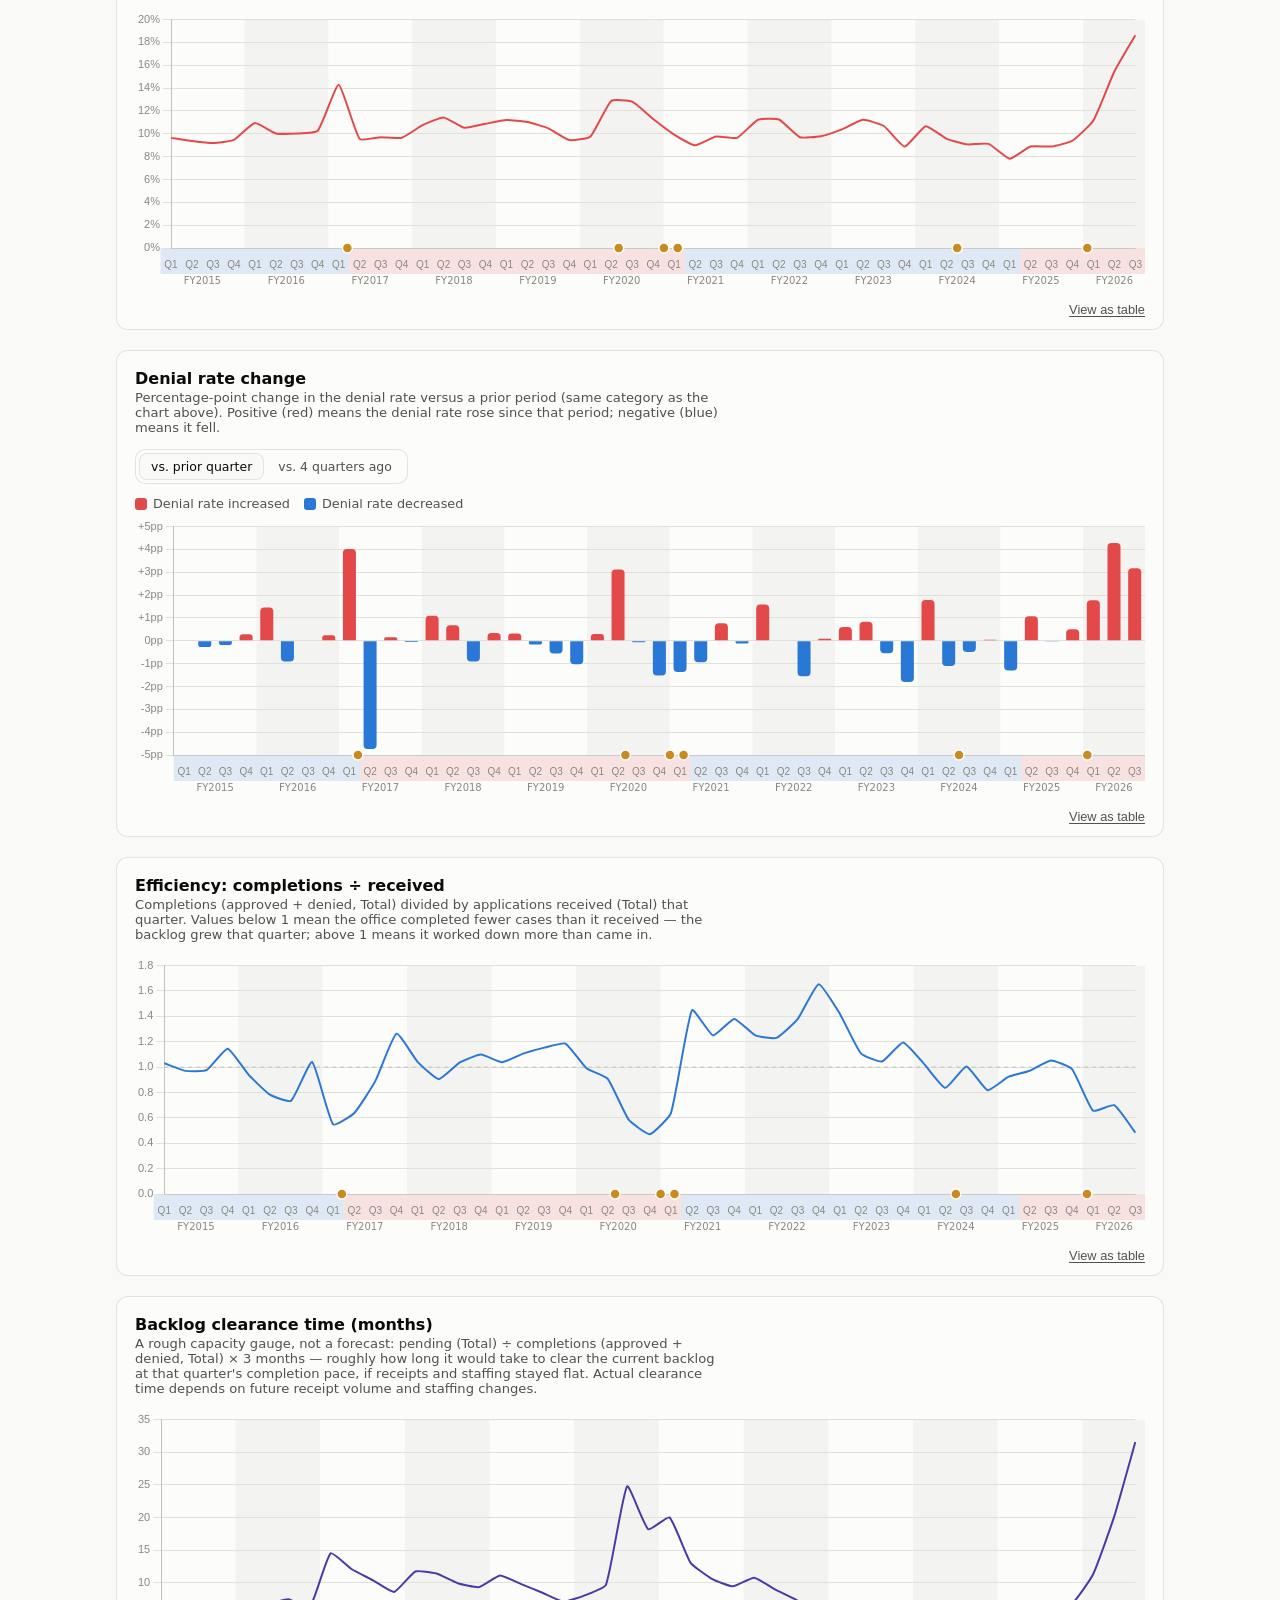
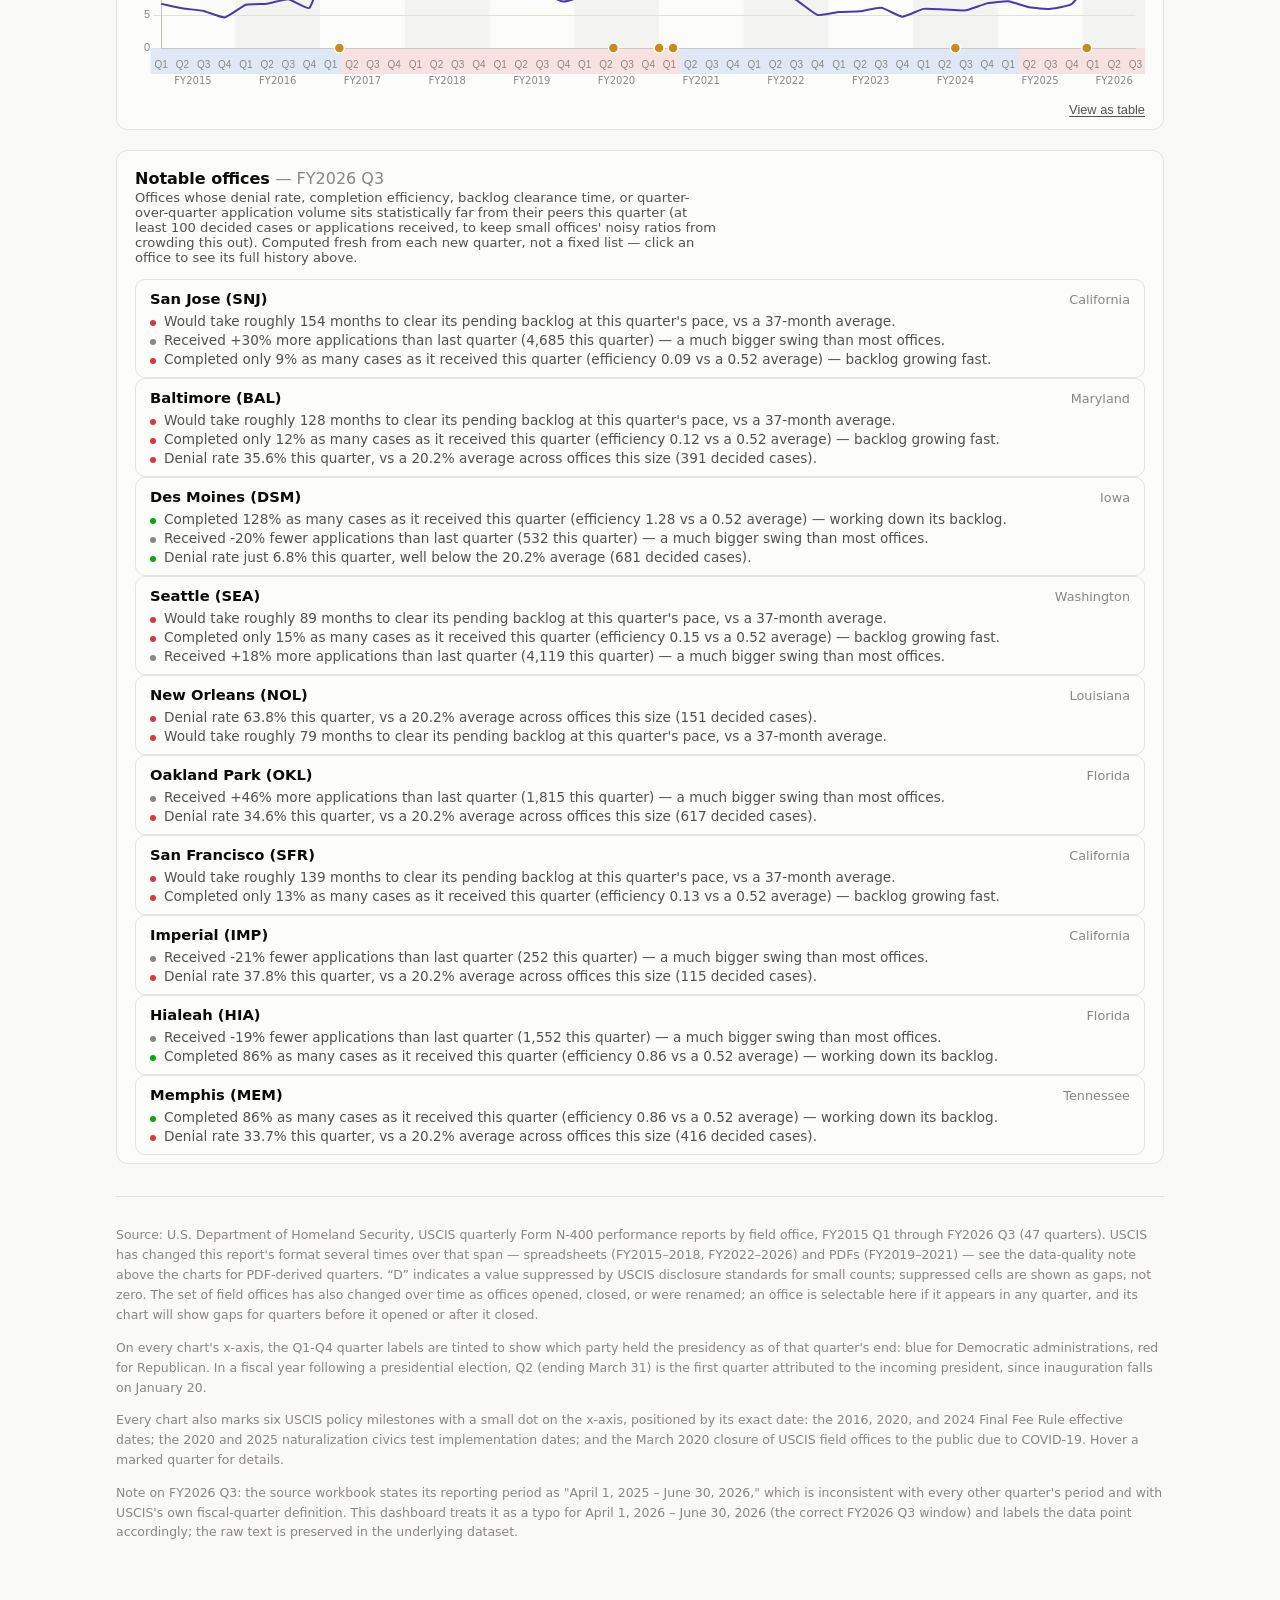
==== commit 98917e04: "Add COVID-19 field office closure to policy milestones March 18, 2020, when USCIS closed field offic" ====
--- a/index.html
+++ b/index.html
@@ -160,9 +160,10 @@
       attributed to the incoming president, since inauguration falls on January 20.
     </p>
     <p id="footer-milestone-note">
-      Every chart also marks five USCIS policy milestones with a small dot on the x-axis, positioned by
-      its exact date: the 2016, 2020, and 2024 Final Fee Rule effective dates, and the 2020 and 2025
-      naturalization civics test implementation dates. Hover a marked quarter for details.
+      Every chart also marks six USCIS policy milestones with a small dot on the x-axis, positioned by
+      its exact date: the 2016, 2020, and 2024 Final Fee Rule effective dates; the 2020 and 2025
+      naturalization civics test implementation dates; and the March 2020 closure of USCIS field offices
+      to the public due to COVID-19. Hover a marked quarter for details.
     </p>
     <p id="footer-fy2026q3-note">
       Note on FY2026 Q3: the source workbook states its reporting period as "April 1, 2025 – June 30, 2026,"
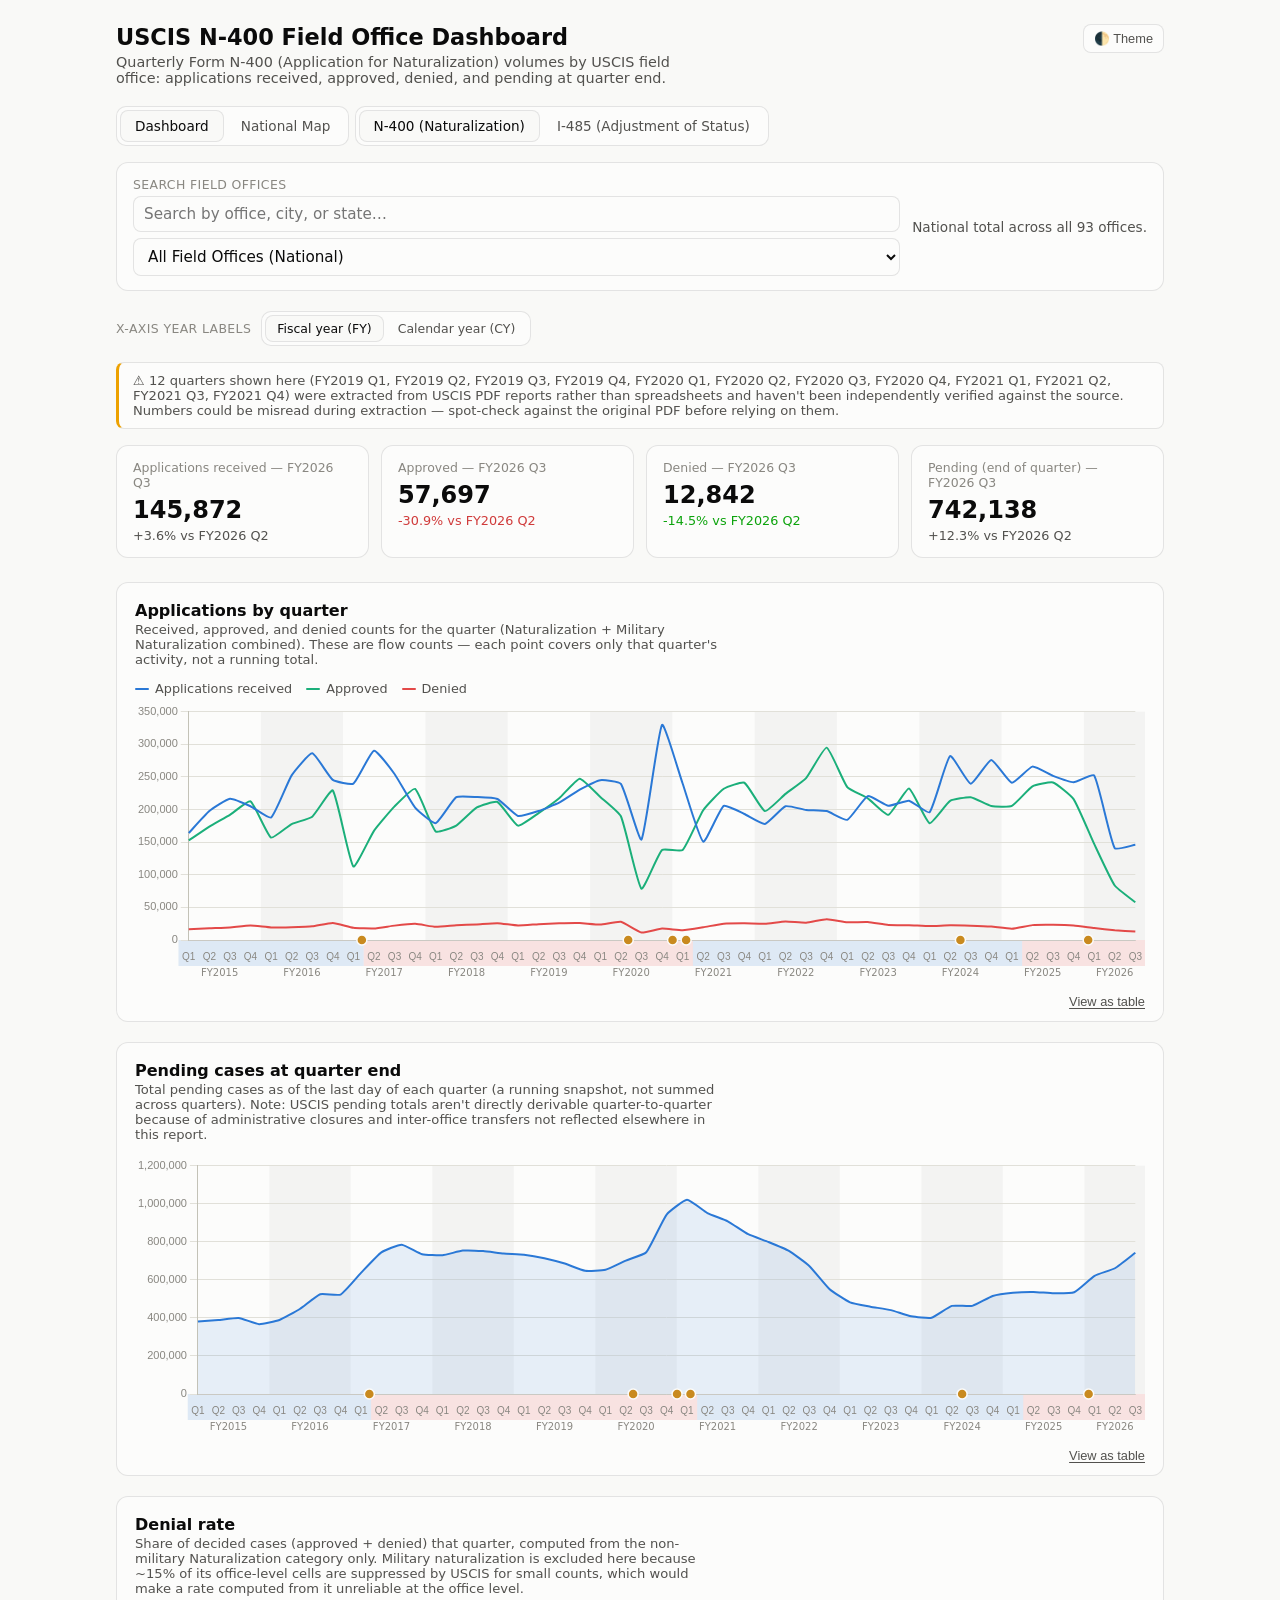
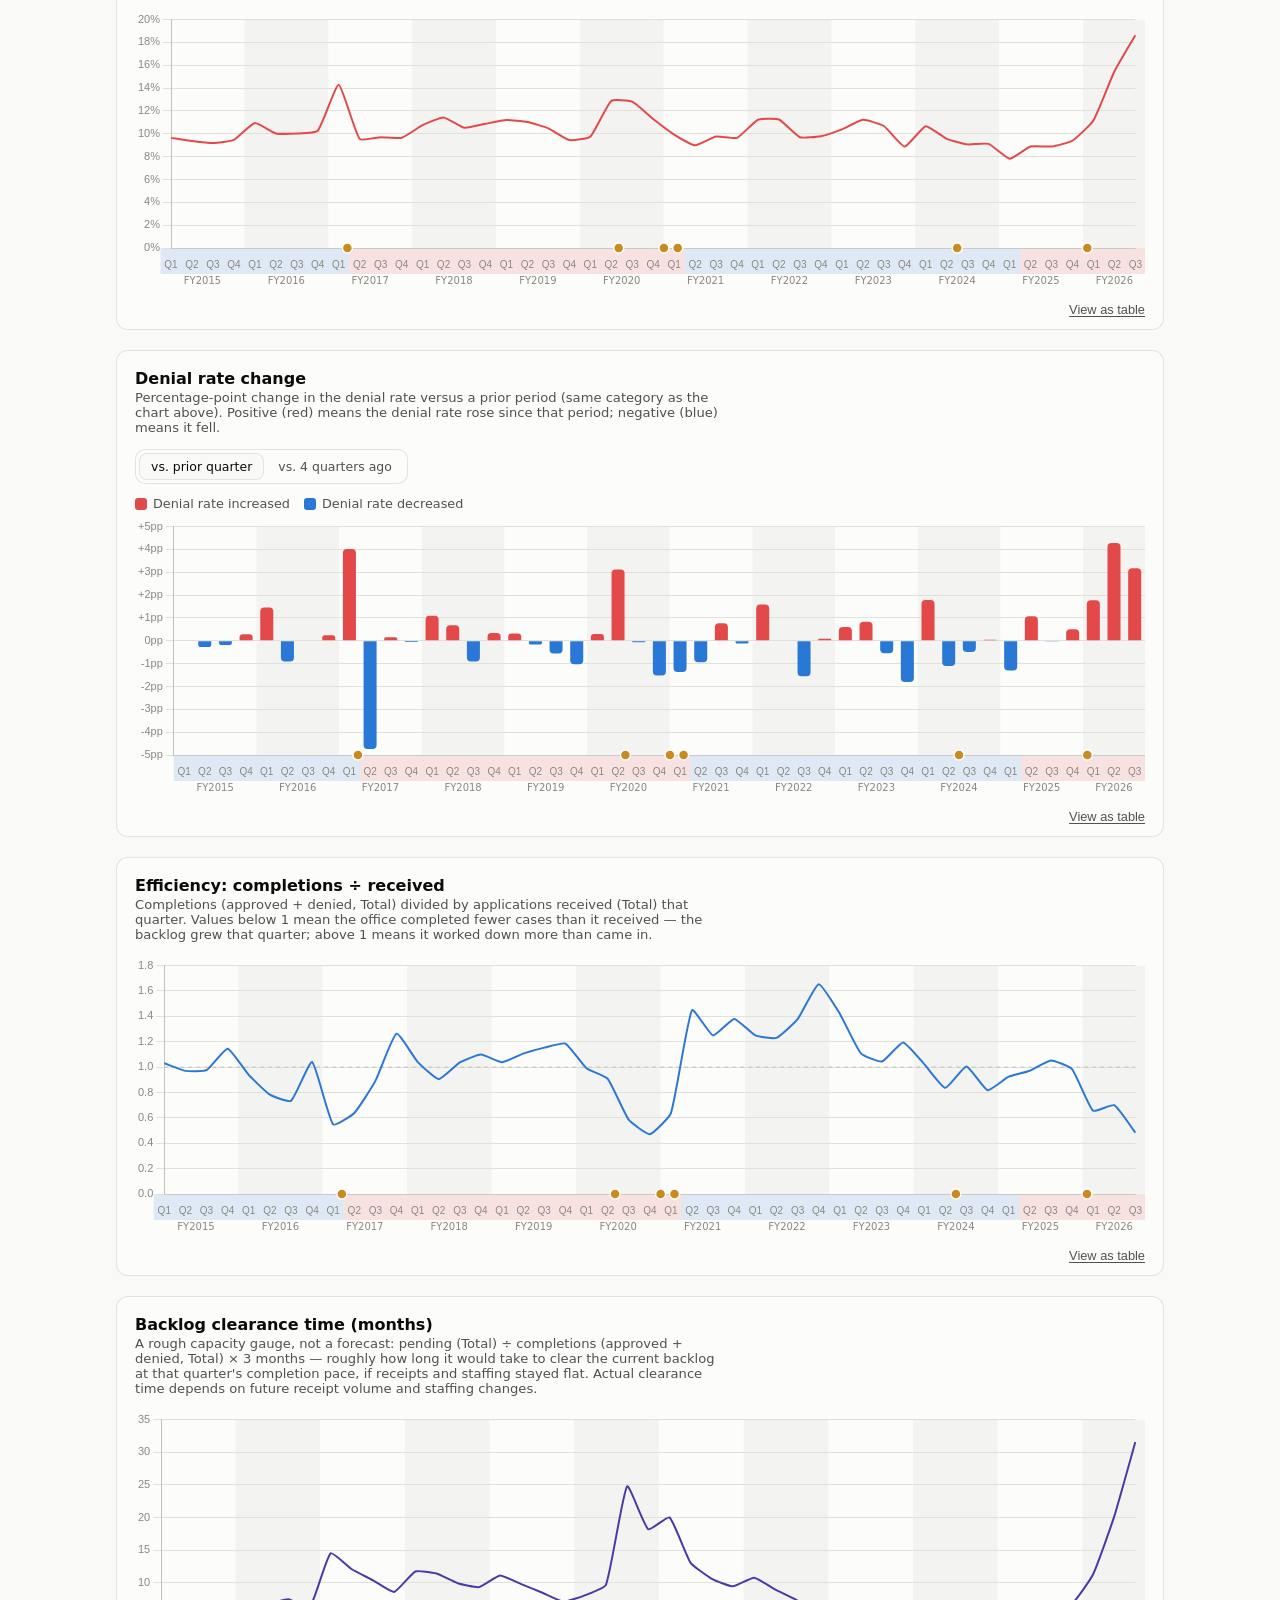
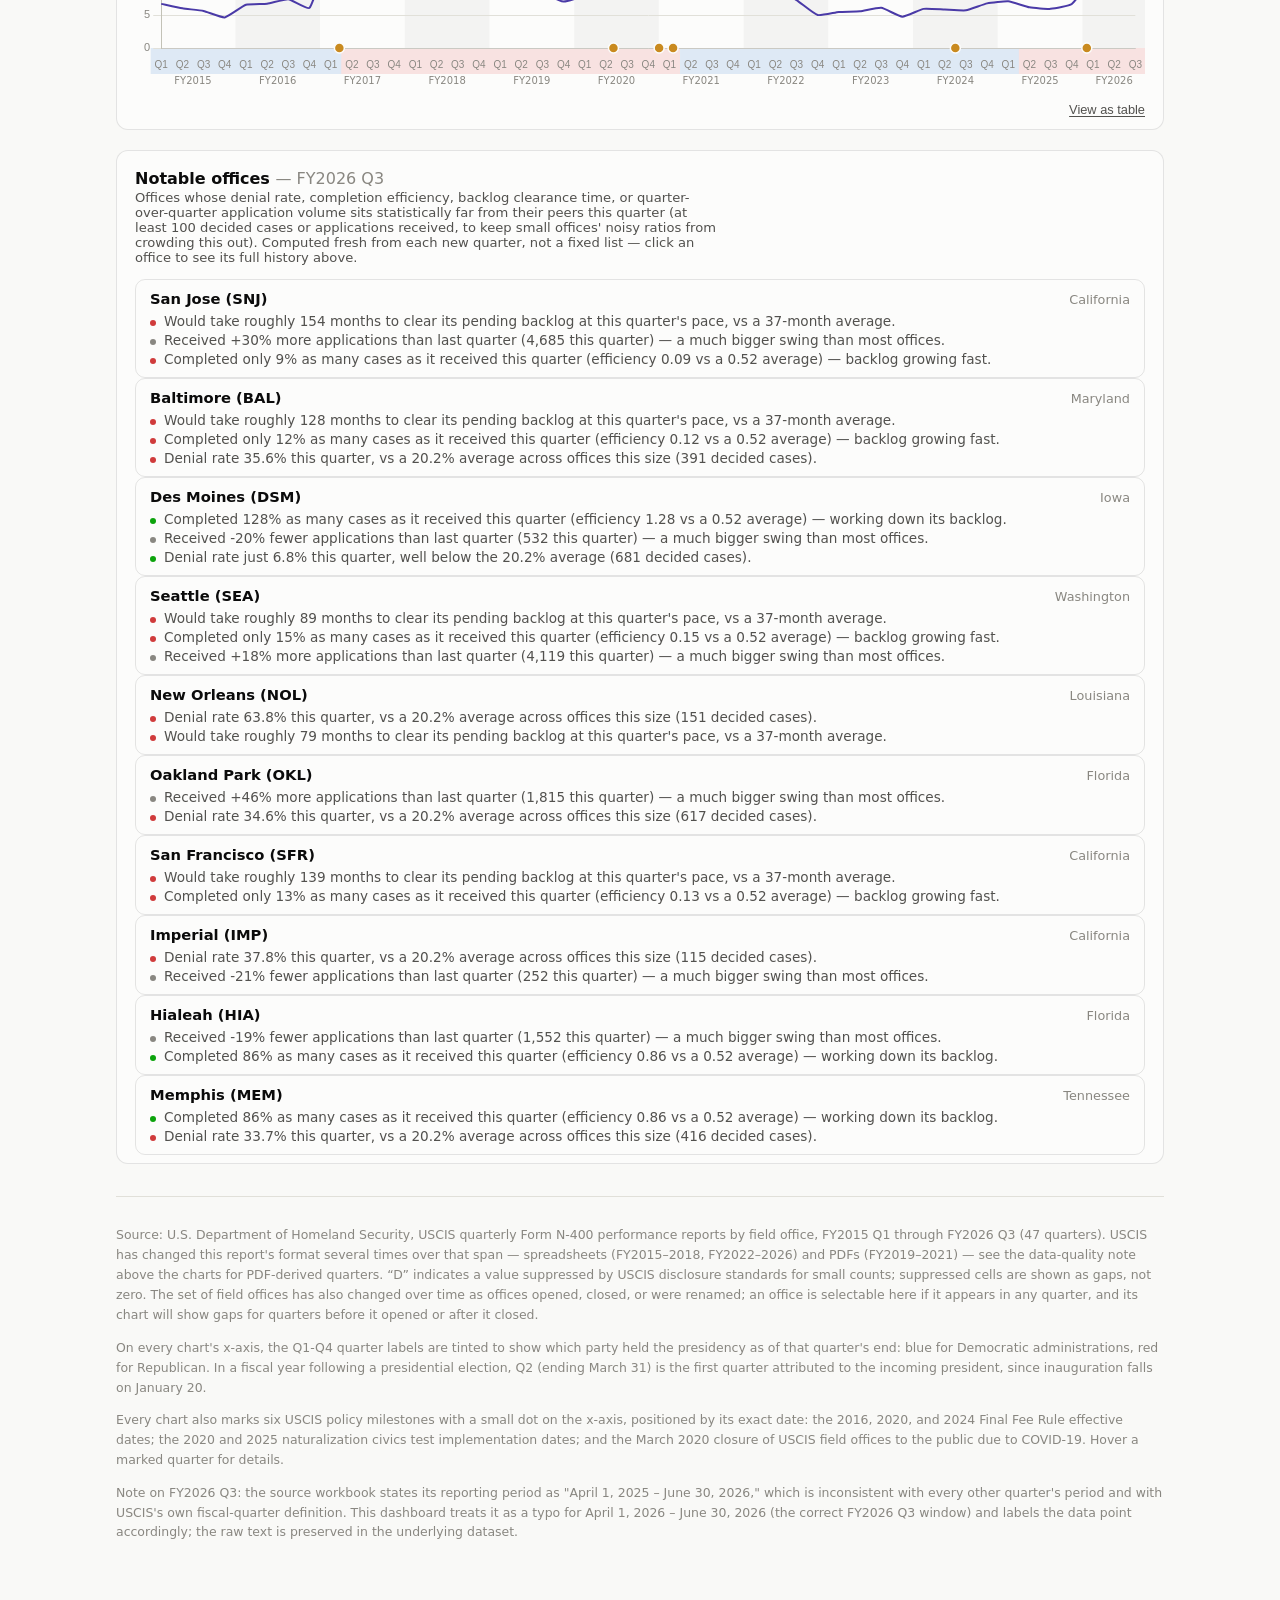
==== commit d6105ef9: "Add National Map page: outlier field offices on a US dot map New third page (Dashboard / National Ma" ====
--- a/index.html
+++ b/index.html
@@ -20,6 +20,11 @@
     <button class="theme-toggle" id="theme-toggle" type="button" aria-label="Toggle dark mode">🌓 Theme</button>
   </header>
 
+  <div class="form-toggle" id="page-toggle" role="tablist" aria-label="Page">
+    <button type="button" role="tab" data-page="dashboard" aria-selected="true">Dashboard</button>
+    <button type="button" role="tab" data-page="map">National Map</button>
+  </div>
+
   <div class="form-toggle" id="form-toggle" role="tablist" aria-label="Form type">
     <button type="button" role="tab" data-form="n400">N-400 (Naturalization)</button>
     <button type="button" role="tab" data-form="i485">I-485 (Adjustment of Status)</button>
@@ -34,6 +39,7 @@
   </div>
   <p class="chart-note" id="category-note" hidden></p>
 
+  <div id="dashboard-page">
   <section class="filter-row">
     <div class="field-group">
       <label for="office-filter" id="office-filter-label">Search offices</label>
@@ -150,6 +156,32 @@
     <p class="chart-note" id="outliers-note"></p>
     <div id="outliers-list"></div>
   </section>
+  </div>
+
+  <div id="map-page" hidden>
+    <div class="form-toggle lag-toggle" id="map-metric-toggle" role="tablist" aria-label="Map metric">
+      <button type="button" role="tab" data-metric="denialRate" aria-selected="true">Denial rate</button>
+      <button type="button" role="tab" data-metric="pending">Pending cases</button>
+      <button type="button" role="tab" data-metric="denialRateChange">Denial rate change</button>
+      <button type="button" role="tab" data-metric="efficiency">Efficiency</button>
+    </div>
+    <p class="chart-note" id="map-metric-note"></p>
+
+    <section class="chart-card">
+      <h2>Field offices <span id="map-quarter-label"></span></h2>
+      <div class="legend-row" id="map-legend"></div>
+      <div class="map-wrap">
+        <svg id="national-map" viewBox="-60 -10 1210 630" role="img" aria-label="Map of USCIS field offices"></svg>
+      </div>
+      <p class="chart-note" id="map-empty-note" hidden>No offices meet the minimum case volume for this metric this quarter.</p>
+    </section>
+
+    <section class="chart-card" id="map-outliers-card">
+      <h2>Outlier offices <span id="map-outliers-quarter-label"></span></h2>
+      <p class="chart-note" id="map-outliers-note"></p>
+      <div id="map-outliers-list"></div>
+    </section>
+  </div>
 
   <footer class="site-footer">
     <p id="footer-source"></p>
@@ -159,12 +191,7 @@
       In a fiscal year following a presidential election, Q2 (ending March 31) is the first quarter
       attributed to the incoming president, since inauguration falls on January 20.
     </p>
-    <p id="footer-milestone-note">
-      Every chart also marks six USCIS policy milestones with a small dot on the x-axis, positioned by
-      its exact date: the 2016, 2020, and 2024 Final Fee Rule effective dates; the 2020 and 2025
-      naturalization civics test implementation dates; and the March 2020 closure of USCIS field offices
-      to the public due to COVID-19. Hover a marked quarter for details.
-    </p>
+    <p id="footer-milestone-note"></p>
     <p id="footer-fy2026q3-note">
       Note on FY2026 Q3: the source workbook states its reporting period as "April 1, 2025 – June 30, 2026,"
       which is inconsistent with every other quarter's period and with USCIS's own fiscal-quarter definition.
@@ -175,6 +202,9 @@
 </div>
 
 <script src="assets/vendor/chart.umd.js"></script>
+<script src="assets/vendor/d3-array.js"></script>
+<script src="assets/vendor/d3-geo.js"></script>
+<script src="assets/vendor/topojson-client.js"></script>
 <script src="assets/app.js"></script>
 </body>
 </html>
--- a/assets/style.css
+++ b/assets/style.css
@@ -504,6 +504,57 @@
   background: var(--good);
 }
 
+.map-wrap {
+  position: relative;
+  width: 100%;
+}
+
+svg#national-map {
+  width: 100%;
+  height: auto;
+  display: block;
+}
+
+.map-state {
+  fill: var(--page-plane);
+  stroke: var(--border);
+  stroke-width: 1;
+}
+
+.map-inset-box {
+  fill: none;
+  stroke: var(--gridline);
+  stroke-width: 1;
+  stroke-dasharray: 3 3;
+}
+
+.map-inset-label {
+  fill: var(--text-muted);
+  font-size: 11px;
+  text-anchor: middle;
+}
+
+.map-dot {
+  cursor: pointer;
+  stroke: var(--surface-1);
+  stroke-width: 1;
+}
+.map-dot:hover,
+.map-dot:focus-visible {
+  stroke: var(--text-primary);
+  outline: none;
+}
+.map-dot-normal {
+  fill: var(--text-muted);
+  opacity: 0.55;
+}
+.map-dot-concern {
+  fill: var(--critical);
+}
+.map-dot-positive {
+  fill: var(--good);
+}
+
 footer.site-footer {
   color: var(--text-muted);
   font-size: 0.78rem;
